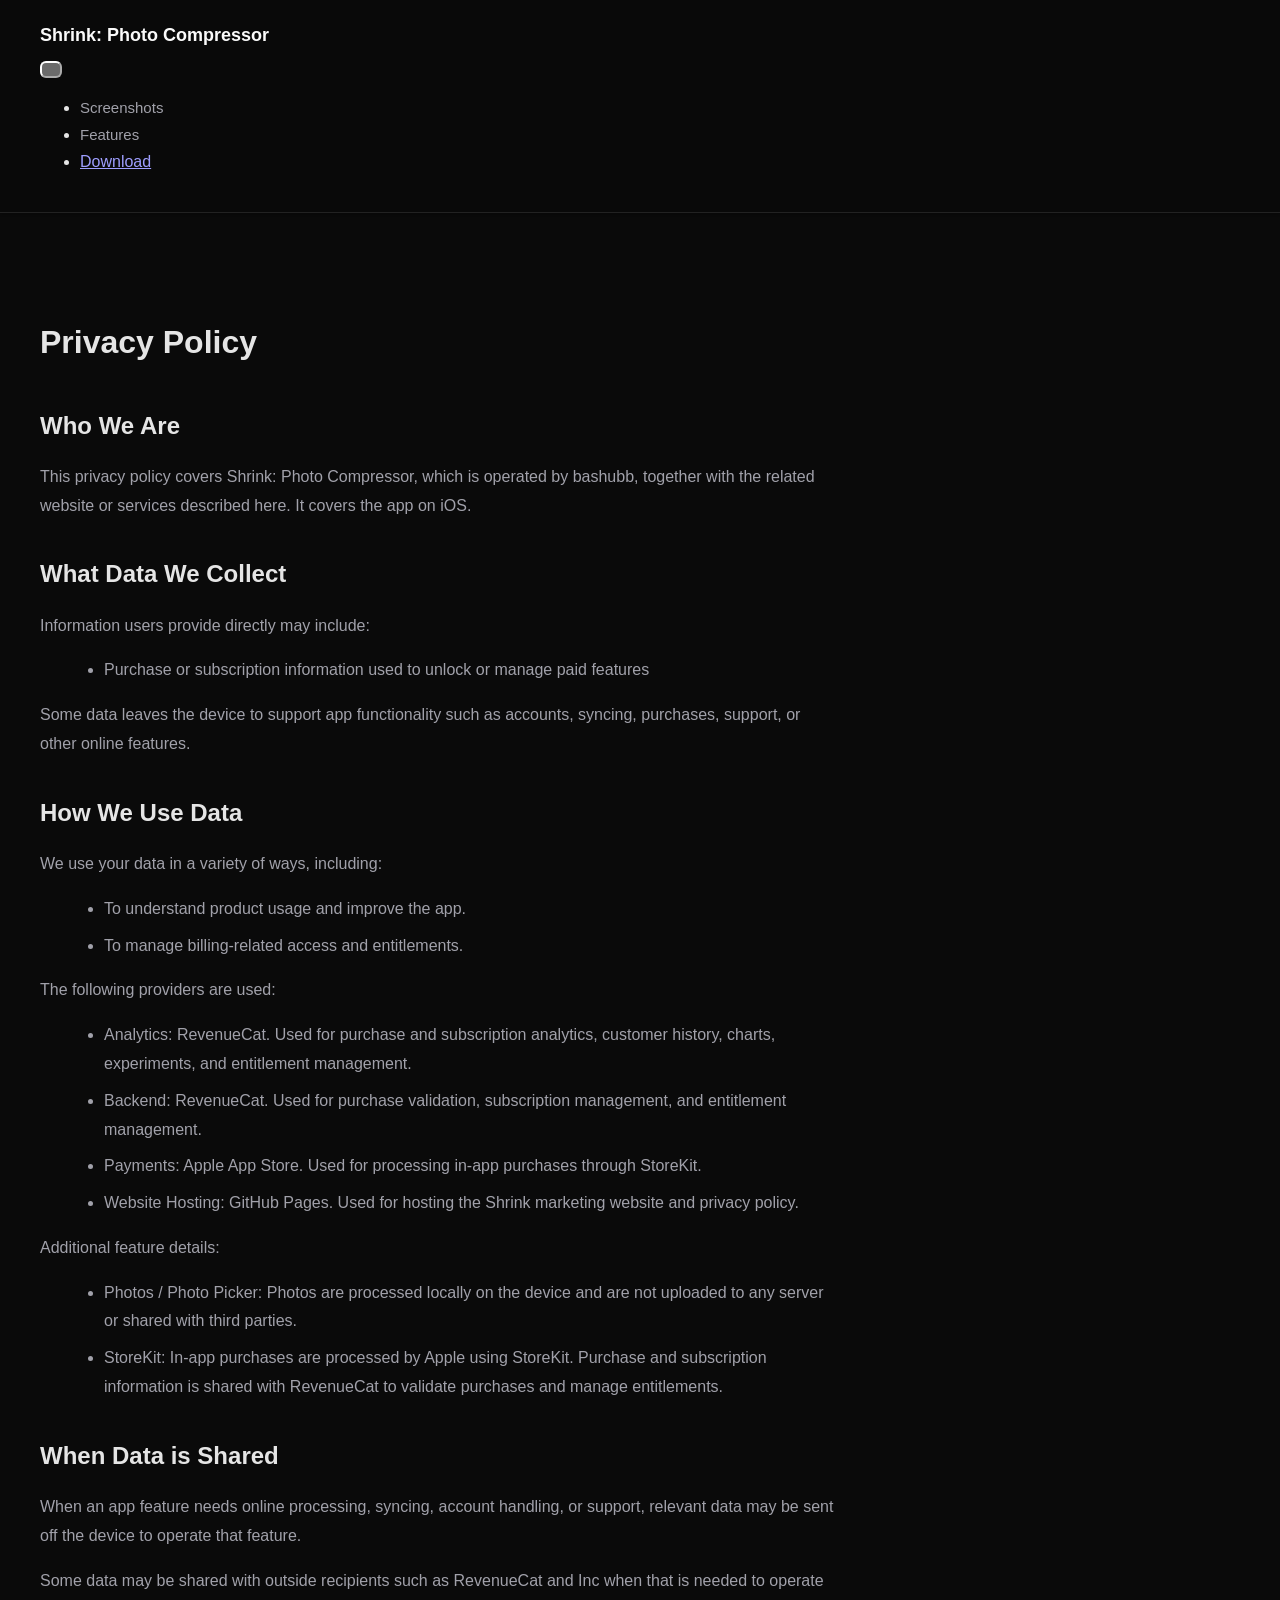
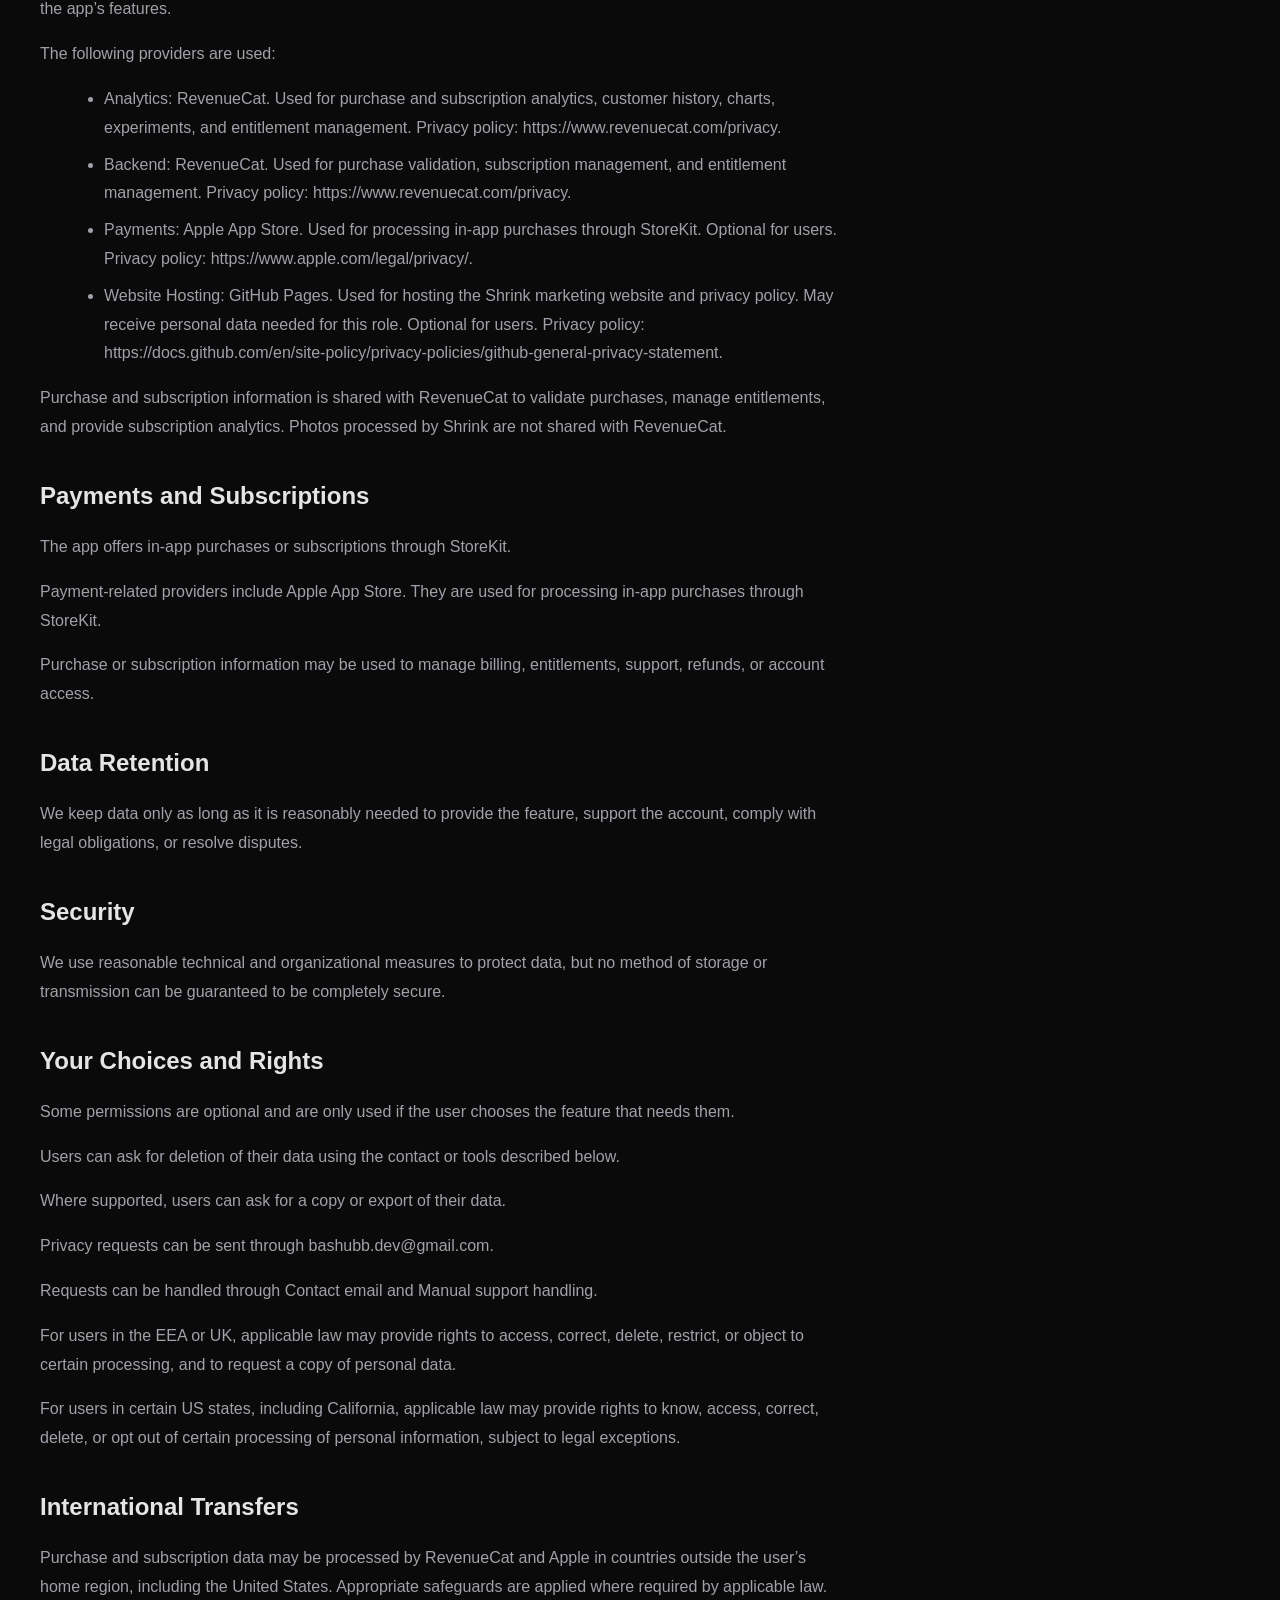
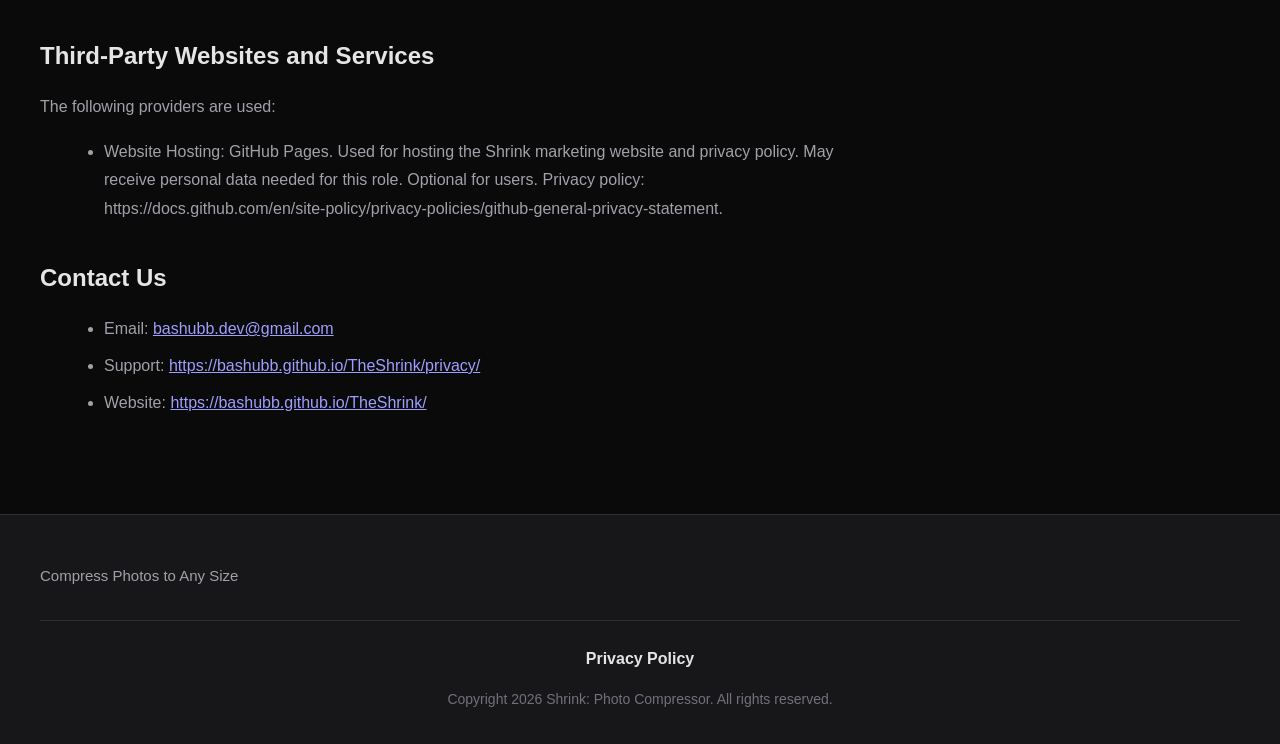
==== privacy/index.html @ 23bcc550 "Deploy website – 26 Aug 2026 at 16:30" ====
<!doctype html>
<html lang="en" data-light-theme="light" data-dark-theme="dark">
  <head>
    <base href="../" />
    <meta property="og:site_name" content="Shrink: Photo Compressor" />
    <meta property="og:title" content="Privacy Policy" />
    <meta name="twitter:title" content="Privacy Policy" />
    <meta property="og:url" content="https://example.com/privacy" />
    <meta name="twitter:domain" content="example.com" />
    <meta name="twitter:card" content="summary_large_image" />
    <meta name="twitter:dnt" content="on" />
    <meta charset="utf-8" />
    <meta name="viewport" content="width=device-width, initial-scale=1" />
    <meta name="author" content="bashubb" />
    <meta name="generator" content="Ignite v0.6.0" />
    <title>Privacy Policy - Shrink: Photo Compressor</title>
    <link href="css/bootstrap.min.css" rel="stylesheet" />
    <link href="css/bootstrap-icons.min.css" rel="stylesheet" />
    <link href="css/ignite-core.min.css" rel="stylesheet" />
    <link href="https://example.com/privacy" rel="canonical" />
    <link href="images/favicon.png" rel="icon" />
    <link href="css/styles.css" rel="stylesheet" />
    <style>
:root {
    --primary-color: #5c7dff;
    --primary-rgb: 92, 125, 255;
    --font-family: -apple-system, BlinkMacSystemFont, 'Segoe UI', Roboto, 'Helvetica Neue', Arial, sans-serif;
    color-scheme: dark;
}
</style>
    <meta name="apple-itunes-app" content="app-id=6804833389" />
  </head>
  <body data-site-classes="site-shell dark-mode density-spacious" data-bs-theme="dark">
    <header>
      <nav class="site-header navbar navbar-expand-md">
        <div class="container flex-wrap flex-lg-nowrap">
          <div class="me-2 me-md-auto">
            <a href="./" class="brand-link d-inline-flex align-items-center navbar-brand"><span class="brand-name">Shrink: Photo Compressor</span></a>
          </div>
          <button type="button" class="navbar-toggler btn" data-bs-toggle="collapse" data-bs-target="#navbarCollapse" aria-controls="navbarCollapse" aria-expanded="false" aria-label="Toggle navigation"><span class="navbar-toggler-icon"></span></button>
          <div id="navbarCollapse" class="collapse navbar-collapse">
            <ul class="navbar-nav mb-2 mb-md-0 col justify-content-end">
              <li class="nav-item"><a href="#screenshots" class="nav-link text-nowrap">Screenshots</a></li>
              <li class="nav-item"><a href="#features" class="nav-link text-nowrap">Features</a></li>
              <li class="nav-item"><a href="https://apps.apple.com/app/id6804833389" class="text-nowrap btn btn-sm btn-primary">Download</a></li>
            </ul>
          </div>
        </div>
      </nav>
    </header>
    <main class="site-main">
      <div class="ig-main-content">
        <div class="privacy-page">
          <div class="container">
            <div class="privacy-content">
              <div>
                <h1>Privacy Policy</h1>
                <h2>Who We Are</h2>
                <p>This privacy policy covers Shrink: Photo Compressor, which is operated by bashubb, together with the related website or services described here. It covers the app on iOS.</p>
                <h2>What Data We Collect</h2>
                <p>Information users provide directly may include:</p>
                <ul>
                  <li>Purchase or subscription information used to unlock or manage paid features</li>
                </ul>
                <p>Some data leaves the device to support app functionality such as accounts, syncing, purchases, support, or other online features.</p>
                <h2>How We Use Data</h2>
                <p>We use your data in a variety of ways, including:</p>
                <ul>
                  <li>To understand product usage and improve the app.</li>
                  <li>To manage billing-related access and entitlements.</li>
                </ul>
                <p>The following providers are used:</p>
                <ul>
                  <li>Analytics: RevenueCat. Used for purchase and subscription analytics, customer history, charts, experiments, and entitlement management.</li>
                  <li>Backend: RevenueCat. Used for purchase validation, subscription management, and entitlement management.</li>
                  <li>Payments: Apple App Store. Used for processing in-app purchases through StoreKit.</li>
                  <li>Website Hosting: GitHub Pages. Used for hosting the Shrink marketing website and privacy policy.</li>
                </ul>
                <p>Additional feature details:</p>
                <ul>
                  <li>Photos / Photo Picker: Photos are processed locally on the device and are not uploaded to any server or shared with third parties.</li>
                  <li>StoreKit: In-app purchases are processed by Apple using StoreKit. Purchase and subscription information is shared with RevenueCat to validate purchases and manage entitlements.</li>
                </ul>
                <h2>When Data is Shared</h2>
                <p>When an app feature needs online processing, syncing, account handling, or support, relevant data may be sent off the device to operate that feature.</p>
                <p>Some data may be shared with outside recipients such as RevenueCat and Inc when that is needed to operate the app’s features.</p>
                <p>The following providers are used:</p>
                <ul>
                  <li>Analytics: RevenueCat. Used for purchase and subscription analytics, customer history, charts, experiments, and entitlement management. Privacy policy: https://www.revenuecat.com/privacy.</li>
                  <li>Backend: RevenueCat. Used for purchase validation, subscription management, and entitlement management. Privacy policy: https://www.revenuecat.com/privacy.</li>
                  <li>Payments: Apple App Store. Used for processing in-app purchases through StoreKit. Optional for users. Privacy policy: https://www.apple.com/legal/privacy/.</li>
                  <li>Website Hosting: GitHub Pages. Used for hosting the Shrink marketing website and privacy policy. May receive personal data needed for this role. Optional for users. Privacy policy: https://docs.github.com/en/site-policy/privacy-policies/github-general-privacy-statement.</li>
                </ul>
                <p>Purchase and subscription information is shared with RevenueCat to validate purchases, manage entitlements, and provide subscription analytics. Photos processed by Shrink are not shared with RevenueCat.</p>
                <h2>Payments and Subscriptions</h2>
                <p>The app offers in-app purchases or subscriptions through StoreKit.</p>
                <p>Payment-related providers include Apple App Store. They are used for processing in-app purchases through StoreKit.</p>
                <p>Purchase or subscription information may be used to manage billing, entitlements, support, refunds, or account access.</p>
                <h2>Data Retention</h2>
                <p>We keep data only as long as it is reasonably needed to provide the feature, support the account, comply with legal obligations, or resolve disputes.</p>
                <h2>Security</h2>
                <p>We use reasonable technical and organizational measures to protect data, but no method of storage or transmission can be guaranteed to be completely secure.</p>
                <h2>Your Choices and Rights</h2>
                <p>Some permissions are optional and are only used if the user chooses the feature that needs them.</p>
                <p>Users can ask for deletion of their data using the contact or tools described below.</p>
                <p>Where supported, users can ask for a copy or export of their data.</p>
                <p>Privacy requests can be sent through bashubb.dev@gmail.com.</p>
                <p>Requests can be handled through Contact email and Manual support handling.</p>
                <p>For users in the EEA or UK, applicable law may provide rights to access, correct, delete, restrict, or object to certain processing, and to request a copy of personal data.</p>
                <p>For users in certain US states, including California, applicable law may provide rights to know, access, correct, delete, or opt out of certain processing of personal information, subject to legal exceptions.</p>
                <h2>International Transfers</h2>
                <p>Purchase and subscription data may be processed by RevenueCat and Apple in countries outside the user’s home region, including the United States. Appropriate safeguards are applied where required by applicable law.</p>
                <h2>Third-Party Websites and Services</h2>
                <p>The following providers are used:</p>
                <ul>
                  <li>Website Hosting: GitHub Pages. Used for hosting the Shrink marketing website and privacy policy. May receive personal data needed for this role. Optional for users. Privacy policy: https://docs.github.com/en/site-policy/privacy-policies/github-general-privacy-statement.</li>
                </ul>
                <h2>Contact Us</h2>
                <ul>
                  <li>Email: <a href="mailto:bashubb.dev@gmail.com">bashubb.dev@gmail.com</a></li>
                  <li>Support: <a href="https://bashubb.github.io/TheShrink/privacy/">https://bashubb.github.io/TheShrink/privacy/</a></li>
                  <li>Website: <a href="https://bashubb.github.io/TheShrink/">https://bashubb.github.io/TheShrink/</a></li>
                </ul>
              </div>
            </div>
          </div>
        </div>
      </div>
    </main>
    <div class="site-footer">
      <div class="container">
        <div class="footer-content">
          <div class="footer-brand">
            <p class="footer-tagline">Compress Photos to Any Size</p>
          </div>
        </div>
        <div class="footer-copyright">
          <div class="footer-links">
            <a href="privacy/" class="footer-privacy-link">Privacy Policy</a>
          </div>
          <p>Copyright 2026 Shrink: Photo Compressor. All rights reserved.</p>
        </div>
      </div>
    </div>
    <script src="js/bootstrap.bundle.min.js"></script>
    <script src="js/ignite-core.js"></script>
  </body>
</html>
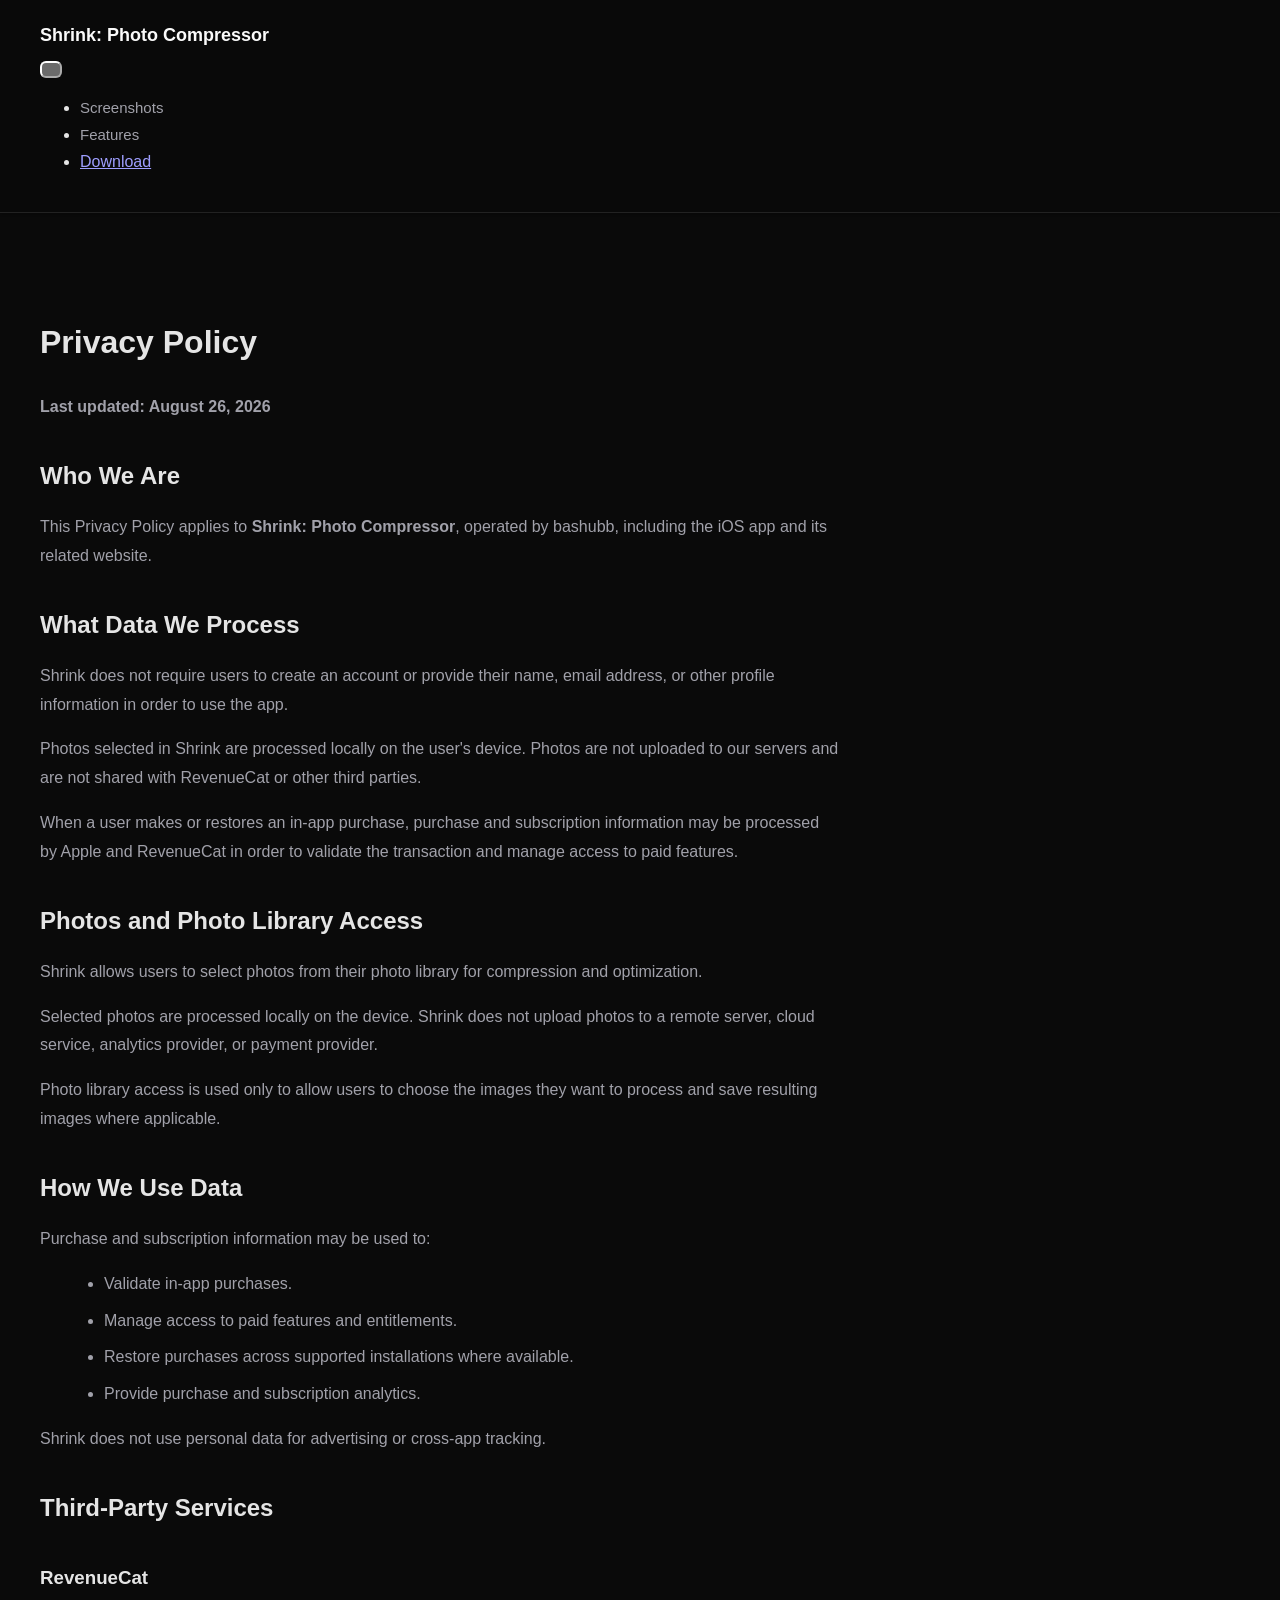
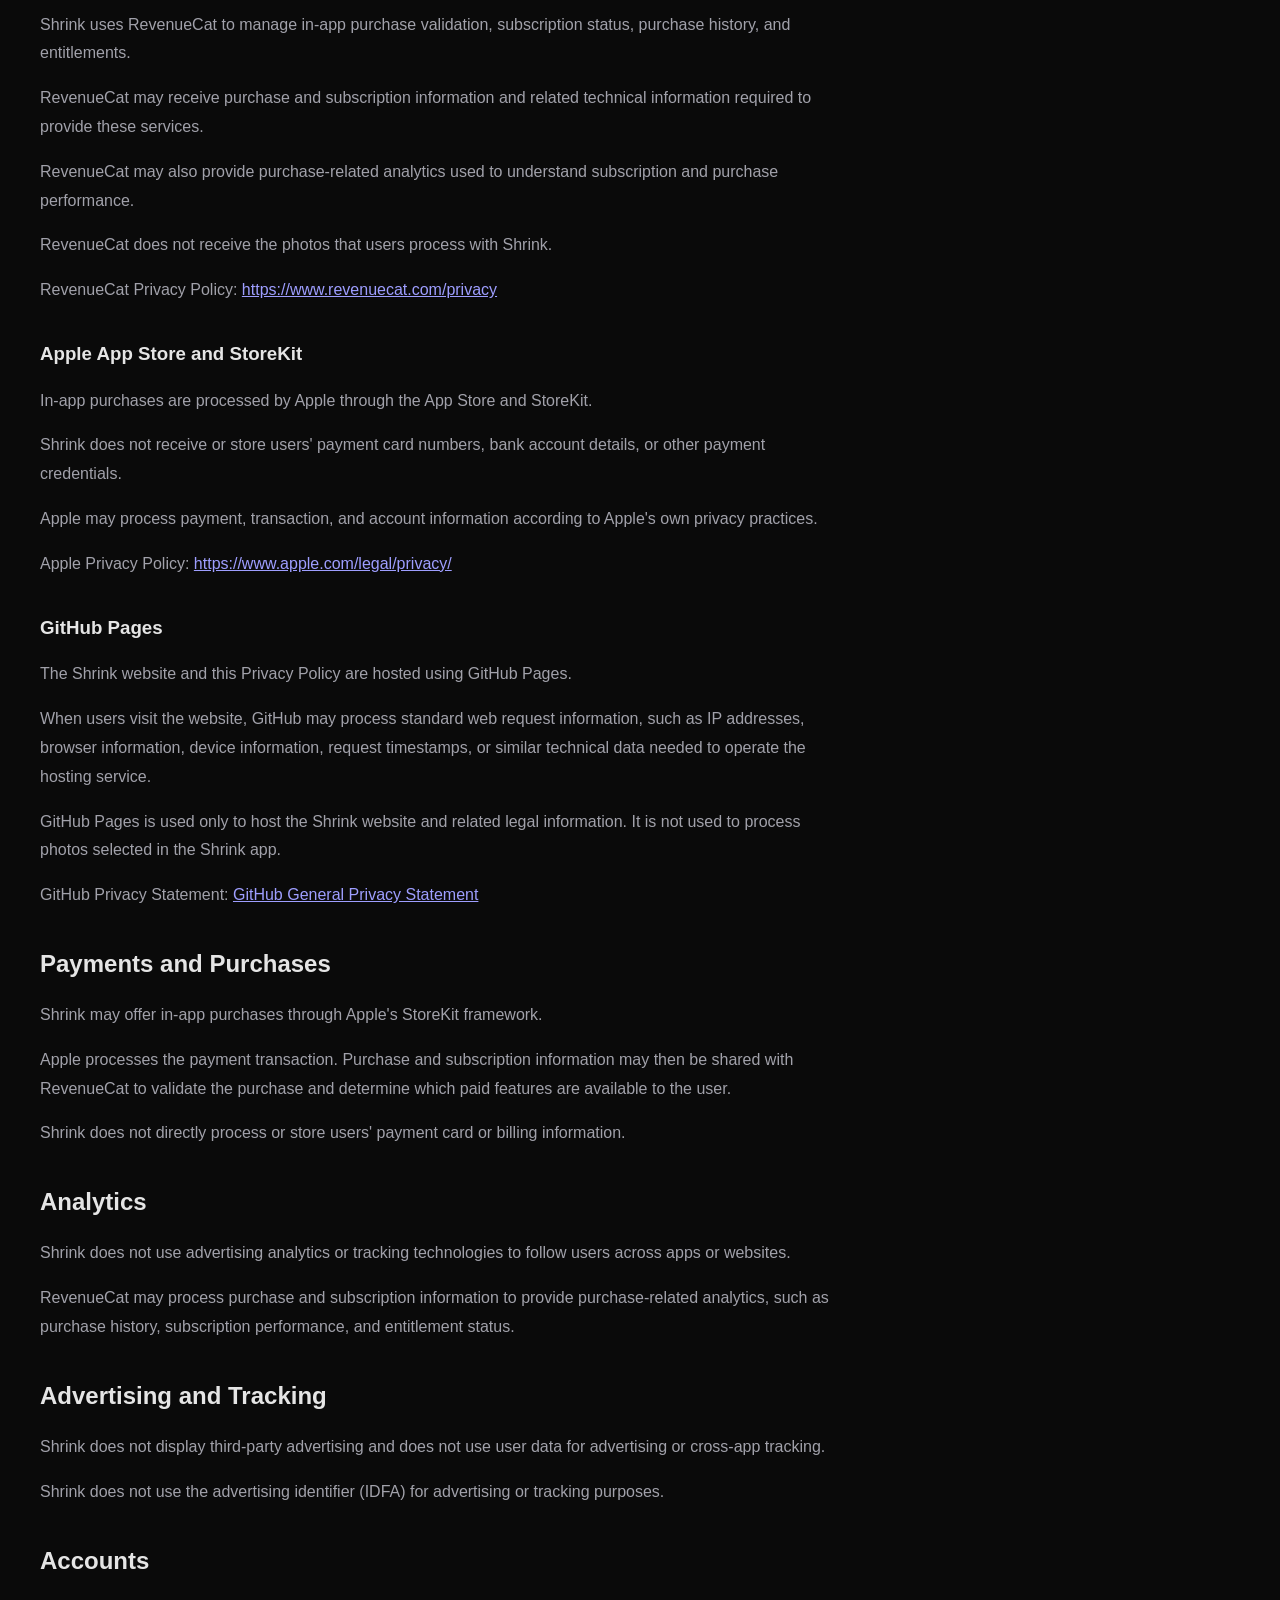
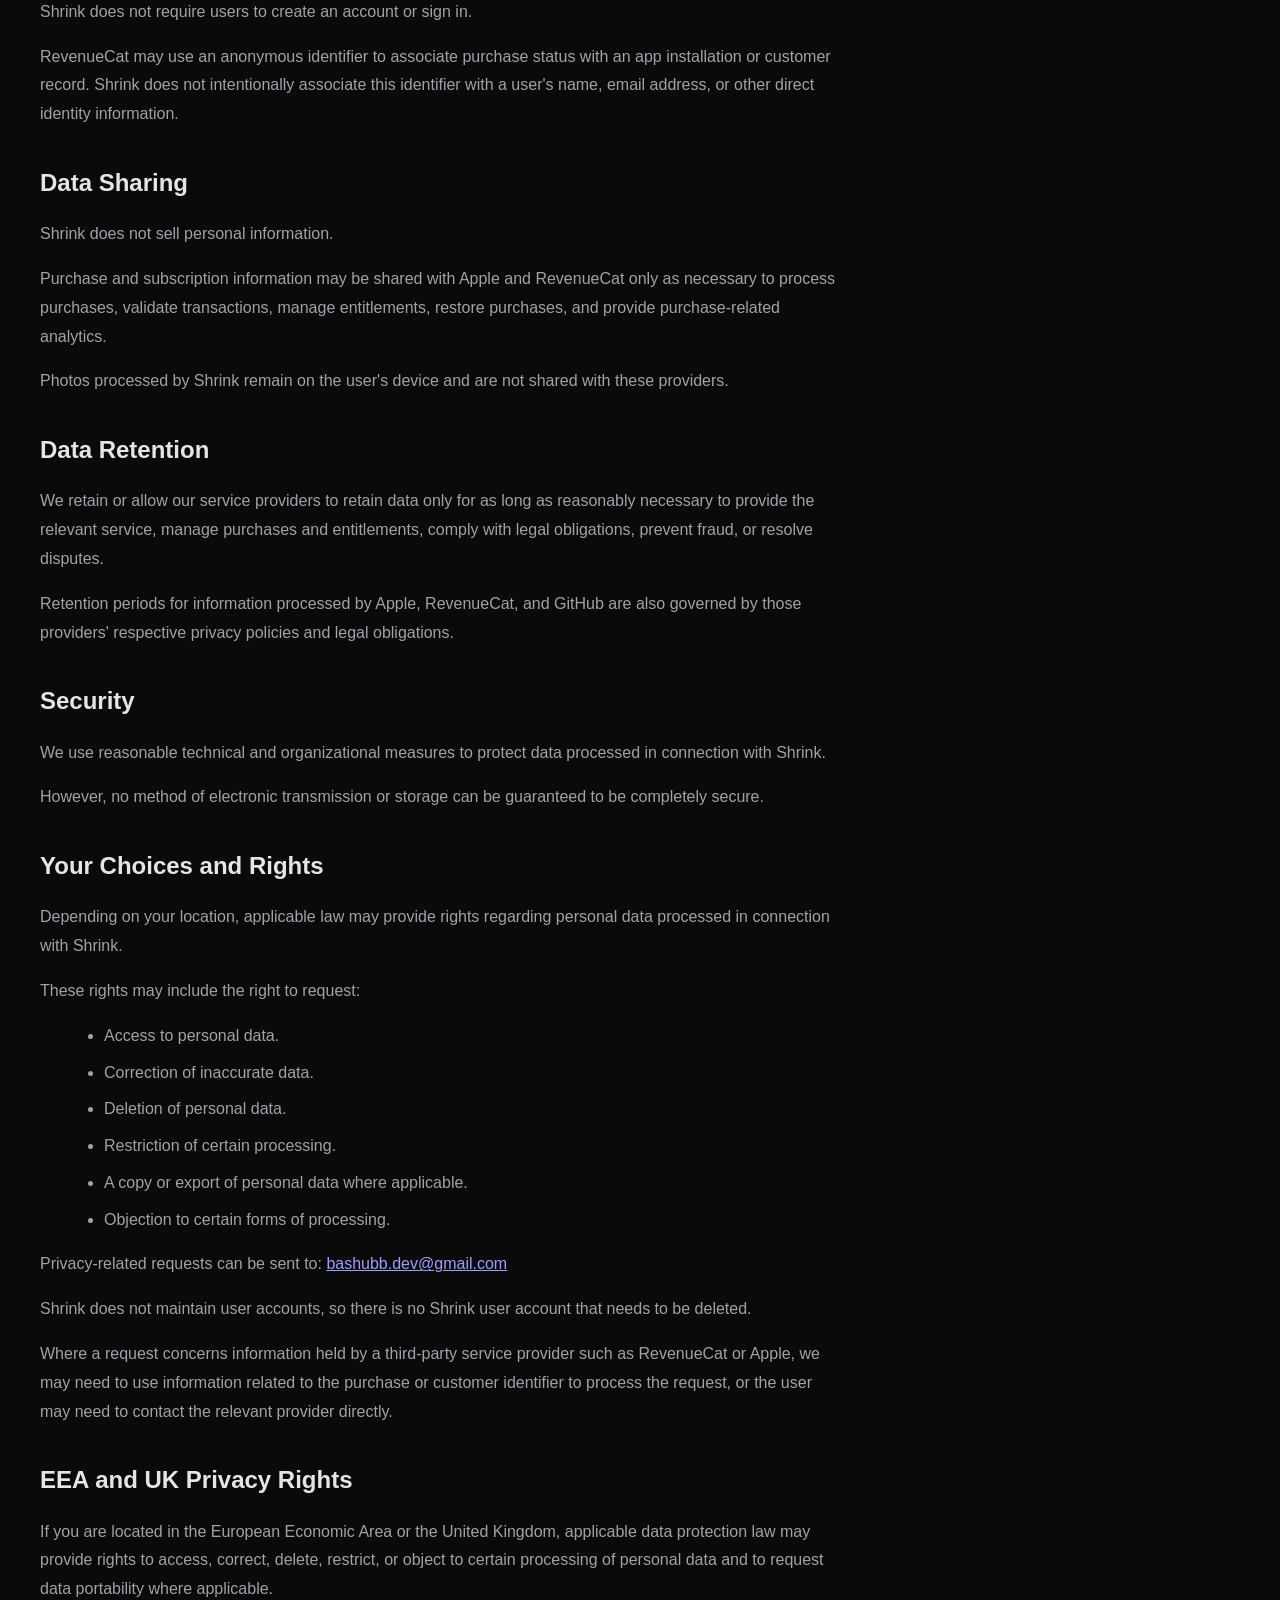
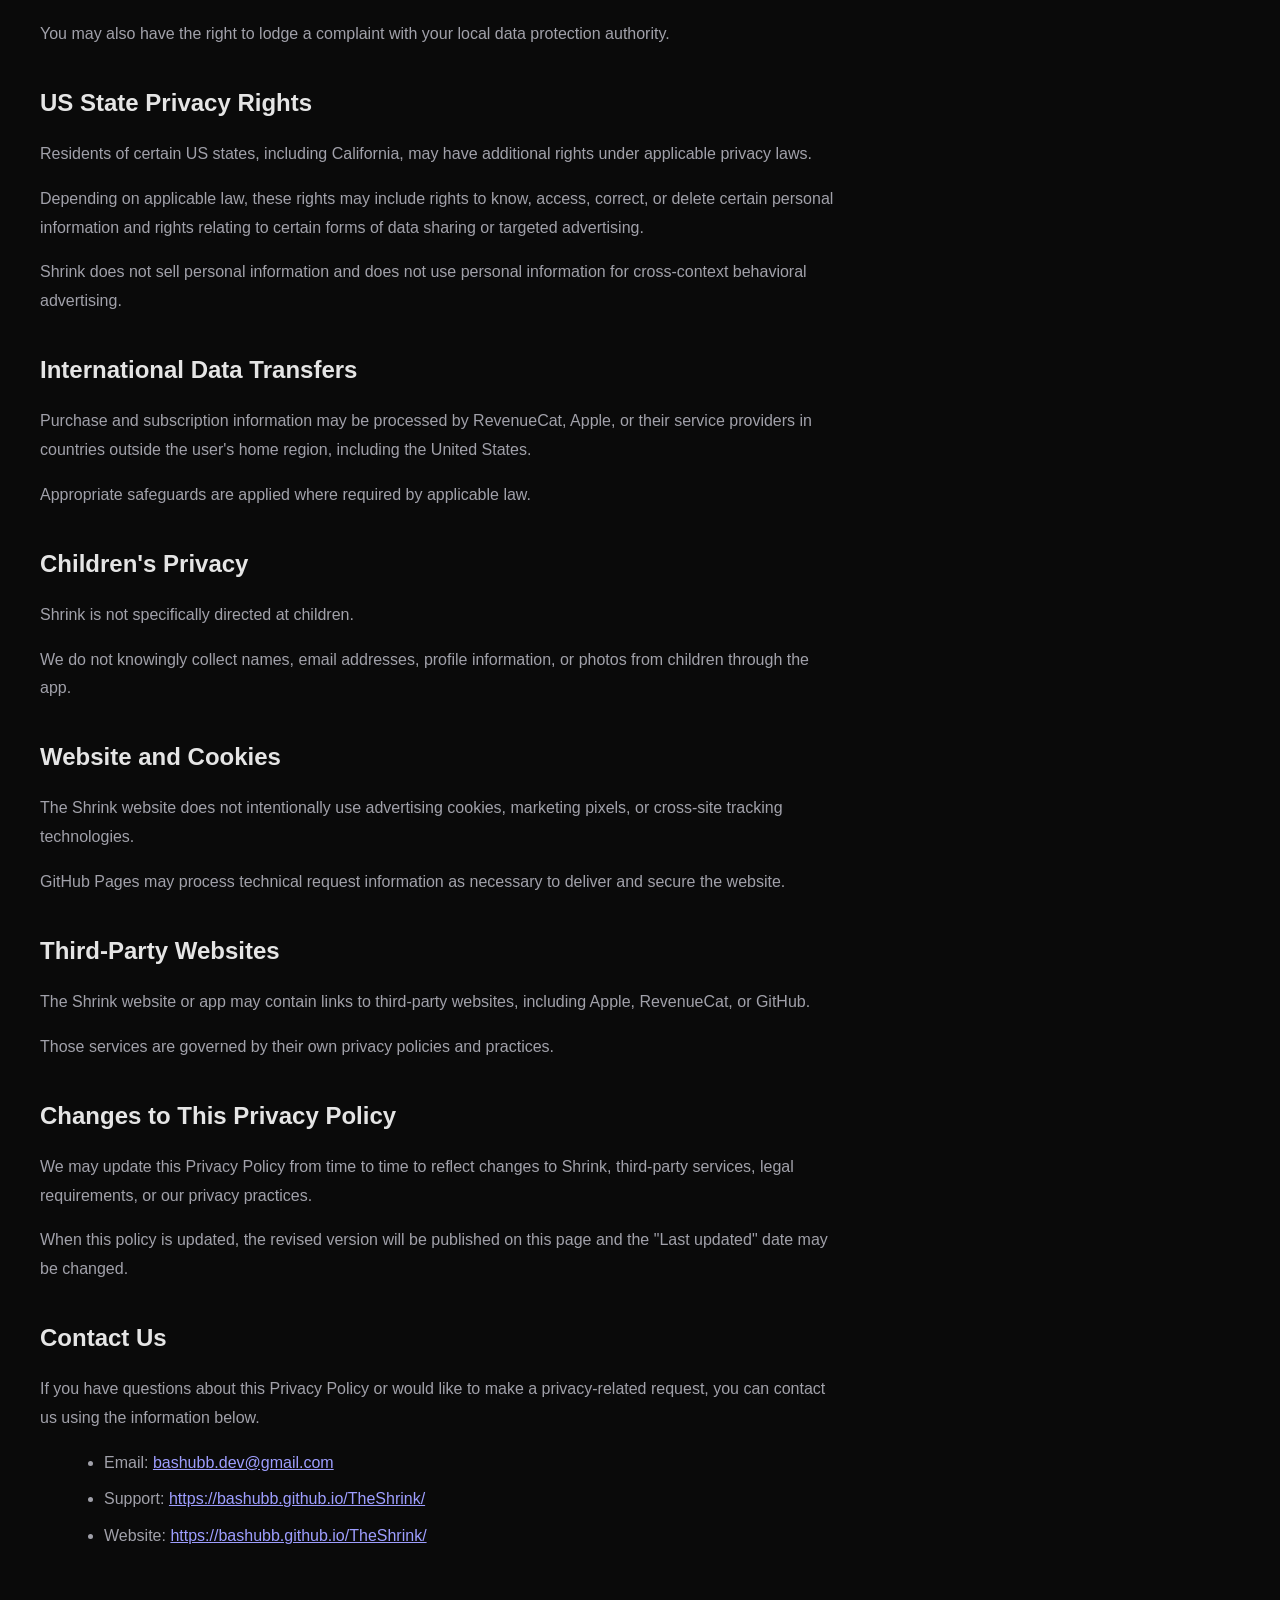
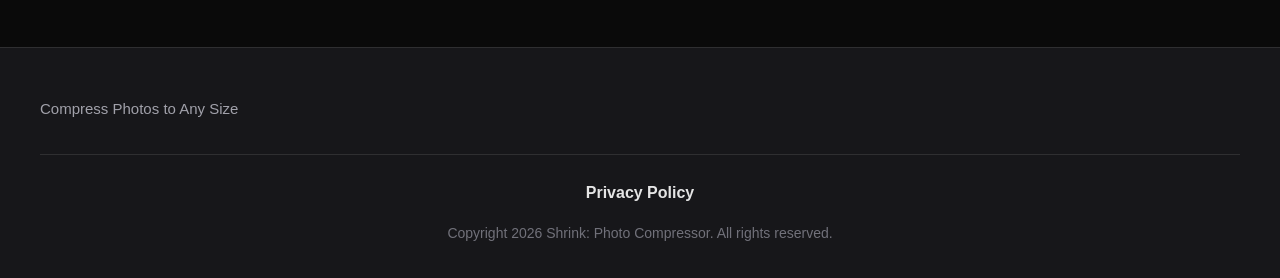
==== commit c1f3a9f2: "Update index.html" ====
--- a/privacy/index.html
+++ b/privacy/index.html
@@ -2,52 +2,154 @@
 <html lang="en" data-light-theme="light" data-dark-theme="dark">
   <head>
     <base href="../" />
-    <meta property="og:site_name" content="Shrink: Photo Compressor" />
-    <meta property="og:title" content="Privacy Policy" />
-    <meta name="twitter:title" content="Privacy Policy" />
-    <meta property="og:url" content="https://example.com/privacy" />
-    <meta name="twitter:domain" content="example.com" />
-    <meta name="twitter:card" content="summary_large_image" />
-    <meta name="twitter:dnt" content="on" />
+
     <meta charset="utf-8" />
-    <meta name="viewport" content="width=device-width, initial-scale=1" />
+    <meta
+      name="viewport"
+      content="width=device-width, initial-scale=1"
+    />
     <meta name="author" content="bashubb" />
     <meta name="generator" content="Ignite v0.6.0" />
+
     <title>Privacy Policy - Shrink: Photo Compressor</title>
+
+    <meta
+      name="description"
+      content="Privacy Policy for Shrink: Photo Compressor."
+    />
+
+    <meta
+      property="og:site_name"
+      content="Shrink: Photo Compressor"
+    />
+    <meta
+      property="og:title"
+      content="Privacy Policy - Shrink: Photo Compressor"
+    />
+    <meta
+      property="og:description"
+      content="Privacy Policy for Shrink: Photo Compressor."
+    />
+    <meta
+      property="og:url"
+      content="https://bashubb.github.io/TheShrink/privacy/"
+    />
+
+    <meta
+      name="twitter:title"
+      content="Privacy Policy - Shrink: Photo Compressor"
+    />
+    <meta
+      name="twitter:description"
+      content="Privacy Policy for Shrink: Photo Compressor."
+    />
+    <meta
+      name="twitter:domain"
+      content="bashubb.github.io"
+    />
+    <meta
+      name="twitter:card"
+      content="summary_large_image"
+    />
+    <meta name="twitter:dnt" content="on" />
+
+    <link
+      href="https://bashubb.github.io/TheShrink/privacy/"
+      rel="canonical"
+    />
+
     <link href="css/bootstrap.min.css" rel="stylesheet" />
     <link href="css/bootstrap-icons.min.css" rel="stylesheet" />
     <link href="css/ignite-core.min.css" rel="stylesheet" />
-    <link href="https://example.com/privacy" rel="canonical" />
+    <link href="css/styles.css" rel="stylesheet" />
+
     <link href="images/favicon.png" rel="icon" />
-    <link href="css/styles.css" rel="stylesheet" />
+
     <style>
-:root {
-    --primary-color: #5c7dff;
-    --primary-rgb: 92, 125, 255;
-    --font-family: -apple-system, BlinkMacSystemFont, 'Segoe UI', Roboto, 'Helvetica Neue', Arial, sans-serif;
-    color-scheme: dark;
-}
-</style>
-    <meta name="apple-itunes-app" content="app-id=6804833389" />
+      :root {
+        --primary-color: #5c7dff;
+        --primary-rgb: 92, 125, 255;
+        --font-family: -apple-system, BlinkMacSystemFont, 'Segoe UI',
+          Roboto, 'Helvetica Neue', Arial, sans-serif;
+        color-scheme: dark;
+      }
+    </style>
+
+    <meta
+      name="apple-itunes-app"
+      content="app-id=6804833389"
+    />
   </head>
-  <body data-site-classes="site-shell dark-mode density-spacious" data-bs-theme="dark">
+
+  <body
+    data-site-classes="site-shell dark-mode density-spacious"
+    data-bs-theme="dark"
+  >
     <header>
       <nav class="site-header navbar navbar-expand-md">
         <div class="container flex-wrap flex-lg-nowrap">
           <div class="me-2 me-md-auto">
-            <a href="./" class="brand-link d-inline-flex align-items-center navbar-brand"><span class="brand-name">Shrink: Photo Compressor</span></a>
+            <a
+              href="./"
+              class="brand-link d-inline-flex align-items-center navbar-brand"
+            >
+              <span class="brand-name">
+                Shrink: Photo Compressor
+              </span>
+            </a>
           </div>
-          <button type="button" class="navbar-toggler btn" data-bs-toggle="collapse" data-bs-target="#navbarCollapse" aria-controls="navbarCollapse" aria-expanded="false" aria-label="Toggle navigation"><span class="navbar-toggler-icon"></span></button>
-          <div id="navbarCollapse" class="collapse navbar-collapse">
-            <ul class="navbar-nav mb-2 mb-md-0 col justify-content-end">
-              <li class="nav-item"><a href="#screenshots" class="nav-link text-nowrap">Screenshots</a></li>
-              <li class="nav-item"><a href="#features" class="nav-link text-nowrap">Features</a></li>
-              <li class="nav-item"><a href="https://apps.apple.com/app/id6804833389" class="text-nowrap btn btn-sm btn-primary">Download</a></li>
+
+          <button
+            type="button"
+            class="navbar-toggler btn"
+            data-bs-toggle="collapse"
+            data-bs-target="#navbarCollapse"
+            aria-controls="navbarCollapse"
+            aria-expanded="false"
+            aria-label="Toggle navigation"
+          >
+            <span class="navbar-toggler-icon"></span>
+          </button>
+
+          <div
+            id="navbarCollapse"
+            class="collapse navbar-collapse"
+          >
+            <ul
+              class="navbar-nav mb-2 mb-md-0 col justify-content-end"
+            >
+              <li class="nav-item">
+                <a
+                  href="#screenshots"
+                  class="nav-link text-nowrap"
+                >
+                  Screenshots
+                </a>
+              </li>
+
+              <li class="nav-item">
+                <a
+                  href="#features"
+                  class="nav-link text-nowrap"
+                >
+                  Features
+                </a>
+              </li>
+
+              <li class="nav-item">
+                <a
+                  href="https://apps.apple.com/app/id6804833389"
+                  class="text-nowrap btn btn-sm btn-primary"
+                >
+                  Download
+                </a>
+              </li>
             </ul>
           </div>
         </div>
       </nav>
     </header>
+
     <main class="site-main">
       <div class="ig-main-content">
         <div class="privacy-page">
@@ -55,71 +157,516 @@
             <div class="privacy-content">
               <div>
                 <h1>Privacy Policy</h1>
+
+                <p>
+                  <strong>Last updated: August 26, 2026</strong>
+                </p>
+
                 <h2>Who We Are</h2>
-                <p>This privacy policy covers Shrink: Photo Compressor, which is operated by bashubb, together with the related website or services described here. It covers the app on iOS.</p>
-                <h2>What Data We Collect</h2>
-                <p>Information users provide directly may include:</p>
+
+                <p>
+                  This Privacy Policy applies to
+                  <strong>Shrink: Photo Compressor</strong>,
+                  operated by bashubb, including the iOS app
+                  and its related website.
+                </p>
+
+                <h2>What Data We Process</h2>
+
+                <p>
+                  Shrink does not require users to create an
+                  account or provide their name, email address,
+                  or other profile information in order to use
+                  the app.
+                </p>
+
+                <p>
+                  Photos selected in Shrink are processed
+                  locally on the user's device. Photos are not
+                  uploaded to our servers and are not shared
+                  with RevenueCat or other third parties.
+                </p>
+
+                <p>
+                  When a user makes or restores an in-app
+                  purchase, purchase and subscription
+                  information may be processed by Apple and
+                  RevenueCat in order to validate the
+                  transaction and manage access to paid
+                  features.
+                </p>
+
+                <h2>Photos and Photo Library Access</h2>
+
+                <p>
+                  Shrink allows users to select photos from
+                  their photo library for compression and
+                  optimization.
+                </p>
+
+                <p>
+                  Selected photos are processed locally on the
+                  device. Shrink does not upload photos to a
+                  remote server, cloud service, analytics
+                  provider, or payment provider.
+                </p>
+
+                <p>
+                  Photo library access is used only to allow
+                  users to choose the images they want to
+                  process and save resulting images where
+                  applicable.
+                </p>
+
+                <h2>How We Use Data</h2>
+
+                <p>
+                  Purchase and subscription information may be
+                  used to:
+                </p>
+
                 <ul>
-                  <li>Purchase or subscription information used to unlock or manage paid features</li>
+                  <li>Validate in-app purchases.</li>
+
+                  <li>
+                    Manage access to paid features and
+                    entitlements.
+                  </li>
+
+                  <li>
+                    Restore purchases across supported
+                    installations where available.
+                  </li>
+
+                  <li>
+                    Provide purchase and subscription
+                    analytics.
+                  </li>
                 </ul>
-                <p>Some data leaves the device to support app functionality such as accounts, syncing, purchases, support, or other online features.</p>
-                <h2>How We Use Data</h2>
-                <p>We use your data in a variety of ways, including:</p>
+
+                <p>
+                  Shrink does not use personal data for
+                  advertising or cross-app tracking.
+                </p>
+
+                <h2>Third-Party Services</h2>
+
+                <h3>RevenueCat</h3>
+
+                <p>
+                  Shrink uses RevenueCat to manage in-app
+                  purchase validation, subscription status,
+                  purchase history, and entitlements.
+                </p>
+
+                <p>
+                  RevenueCat may receive purchase and
+                  subscription information and related
+                  technical information required to provide
+                  these services.
+                </p>
+
+                <p>
+                  RevenueCat may also provide
+                  purchase-related analytics used to
+                  understand subscription and purchase
+                  performance.
+                </p>
+
+                <p>
+                  RevenueCat does not receive the photos that
+                  users process with Shrink.
+                </p>
+
+                <p>
+                  RevenueCat Privacy Policy:
+                  <a
+                    href="https://www.revenuecat.com/privacy"
+                    target="_blank"
+                    rel="noopener noreferrer"
+                  >
+                    https://www.revenuecat.com/privacy
+                  </a>
+                </p>
+
+                <h3>Apple App Store and StoreKit</h3>
+
+                <p>
+                  In-app purchases are processed by Apple
+                  through the App Store and StoreKit.
+                </p>
+
+                <p>
+                  Shrink does not receive or store users'
+                  payment card numbers, bank account details,
+                  or other payment credentials.
+                </p>
+
+                <p>
+                  Apple may process payment, transaction, and
+                  account information according to Apple's own
+                  privacy practices.
+                </p>
+
+                <p>
+                  Apple Privacy Policy:
+                  <a
+                    href="https://www.apple.com/legal/privacy/"
+                    target="_blank"
+                    rel="noopener noreferrer"
+                  >
+                    https://www.apple.com/legal/privacy/
+                  </a>
+                </p>
+
+                <h3>GitHub Pages</h3>
+
+                <p>
+                  The Shrink website and this Privacy Policy
+                  are hosted using GitHub Pages.
+                </p>
+
+                <p>
+                  When users visit the website, GitHub may
+                  process standard web request information,
+                  such as IP addresses, browser information,
+                  device information, request timestamps, or
+                  similar technical data needed to operate
+                  the hosting service.
+                </p>
+
+                <p>
+                  GitHub Pages is used only to host the Shrink
+                  website and related legal information. It is
+                  not used to process photos selected in the
+                  Shrink app.
+                </p>
+
+                <p>
+                  GitHub Privacy Statement:
+                  <a
+                    href="https://docs.github.com/en/site-policy/privacy-policies/github-general-privacy-statement"
+                    target="_blank"
+                    rel="noopener noreferrer"
+                  >
+                    GitHub General Privacy Statement
+                  </a>
+                </p>
+
+                <h2>Payments and Purchases</h2>
+
+                <p>
+                  Shrink may offer in-app purchases through
+                  Apple's StoreKit framework.
+                </p>
+
+                <p>
+                  Apple processes the payment transaction.
+                  Purchase and subscription information may
+                  then be shared with RevenueCat to validate
+                  the purchase and determine which paid
+                  features are available to the user.
+                </p>
+
+                <p>
+                  Shrink does not directly process or store
+                  users' payment card or billing information.
+                </p>
+
+                <h2>Analytics</h2>
+
+                <p>
+                  Shrink does not use advertising analytics or
+                  tracking technologies to follow users across
+                  apps or websites.
+                </p>
+
+                <p>
+                  RevenueCat may process purchase and
+                  subscription information to provide
+                  purchase-related analytics, such as
+                  purchase history, subscription performance,
+                  and entitlement status.
+                </p>
+
+                <h2>Advertising and Tracking</h2>
+
+                <p>
+                  Shrink does not display third-party
+                  advertising and does not use user data for
+                  advertising or cross-app tracking.
+                </p>
+
+                <p>
+                  Shrink does not use the advertising
+                  identifier (IDFA) for advertising or
+                  tracking purposes.
+                </p>
+
+                <h2>Accounts</h2>
+
+                <p>
+                  Shrink does not require users to create an
+                  account or sign in.
+                </p>
+
+                <p>
+                  RevenueCat may use an anonymous identifier
+                  to associate purchase status with an app
+                  installation or customer record. Shrink does
+                  not intentionally associate this identifier
+                  with a user's name, email address, or other
+                  direct identity information.
+                </p>
+
+                <h2>Data Sharing</h2>
+
+                <p>
+                  Shrink does not sell personal information.
+                </p>
+
+                <p>
+                  Purchase and subscription information may
+                  be shared with Apple and RevenueCat only as
+                  necessary to process purchases, validate
+                  transactions, manage entitlements, restore
+                  purchases, and provide purchase-related
+                  analytics.
+                </p>
+
+                <p>
+                  Photos processed by Shrink remain on the
+                  user's device and are not shared with these
+                  providers.
+                </p>
+
+                <h2>Data Retention</h2>
+
+                <p>
+                  We retain or allow our service providers to
+                  retain data only for as long as reasonably
+                  necessary to provide the relevant service,
+                  manage purchases and entitlements, comply
+                  with legal obligations, prevent fraud, or
+                  resolve disputes.
+                </p>
+
+                <p>
+                  Retention periods for information processed
+                  by Apple, RevenueCat, and GitHub are also
+                  governed by those providers' respective
+                  privacy policies and legal obligations.
+                </p>
+
+                <h2>Security</h2>
+
+                <p>
+                  We use reasonable technical and
+                  organizational measures to protect data
+                  processed in connection with Shrink.
+                </p>
+
+                <p>
+                  However, no method of electronic
+                  transmission or storage can be guaranteed to
+                  be completely secure.
+                </p>
+
+                <h2>Your Choices and Rights</h2>
+
+                <p>
+                  Depending on your location, applicable law
+                  may provide rights regarding personal data
+                  processed in connection with Shrink.
+                </p>
+
+                <p>
+                  These rights may include the right to
+                  request:
+                </p>
+
                 <ul>
-                  <li>To understand product usage and improve the app.</li>
-                  <li>To manage billing-related access and entitlements.</li>
+                  <li>Access to personal data.</li>
+                  <li>Correction of inaccurate data.</li>
+                  <li>Deletion of personal data.</li>
+                  <li>
+                    Restriction of certain processing.
+                  </li>
+                  <li>
+                    A copy or export of personal data where
+                    applicable.
+                  </li>
+                  <li>
+                    Objection to certain forms of processing.
+                  </li>
                 </ul>
-                <p>The following providers are used:</p>
+
+                <p>
+                  Privacy-related requests can be sent to:
+                  <a href="mailto:bashubb.dev@gmail.com">
+                    bashubb.dev@gmail.com
+                  </a>
+                </p>
+
+                <p>
+                  Shrink does not maintain user accounts, so
+                  there is no Shrink user account that needs
+                  to be deleted.
+                </p>
+
+                <p>
+                  Where a request concerns information held by
+                  a third-party service provider such as
+                  RevenueCat or Apple, we may need to use
+                  information related to the purchase or
+                  customer identifier to process the request,
+                  or the user may need to contact the relevant
+                  provider directly.
+                </p>
+
+                <h2>EEA and UK Privacy Rights</h2>
+
+                <p>
+                  If you are located in the European Economic
+                  Area or the United Kingdom, applicable data
+                  protection law may provide rights to access,
+                  correct, delete, restrict, or object to
+                  certain processing of personal data and to
+                  request data portability where applicable.
+                </p>
+
+                <p>
+                  You may also have the right to lodge a
+                  complaint with your local data protection
+                  authority.
+                </p>
+
+                <h2>US State Privacy Rights</h2>
+
+                <p>
+                  Residents of certain US states, including
+                  California, may have additional rights under
+                  applicable privacy laws.
+                </p>
+
+                <p>
+                  Depending on applicable law, these rights
+                  may include rights to know, access, correct,
+                  or delete certain personal information and
+                  rights relating to certain forms of data
+                  sharing or targeted advertising.
+                </p>
+
+                <p>
+                  Shrink does not sell personal information
+                  and does not use personal information for
+                  cross-context behavioral advertising.
+                </p>
+
+                <h2>International Data Transfers</h2>
+
+                <p>
+                  Purchase and subscription information may be
+                  processed by RevenueCat, Apple, or their
+                  service providers in countries outside the
+                  user's home region, including the United
+                  States.
+                </p>
+
+                <p>
+                  Appropriate safeguards are applied where
+                  required by applicable law.
+                </p>
+
+                <h2>Children's Privacy</h2>
+
+                <p>
+                  Shrink is not specifically directed at
+                  children.
+                </p>
+
+                <p>
+                  We do not knowingly collect names, email
+                  addresses, profile information, or photos
+                  from children through the app.
+                </p>
+
+                <h2>Website and Cookies</h2>
+
+                <p>
+                  The Shrink website does not intentionally
+                  use advertising cookies, marketing pixels,
+                  or cross-site tracking technologies.
+                </p>
+
+                <p>
+                  GitHub Pages may process technical request
+                  information as necessary to deliver and
+                  secure the website.
+                </p>
+
+                <h2>Third-Party Websites</h2>
+
+                <p>
+                  The Shrink website or app may contain links
+                  to third-party websites, including Apple,
+                  RevenueCat, or GitHub.
+                </p>
+
+                <p>
+                  Those services are governed by their own
+                  privacy policies and practices.
+                </p>
+
+                <h2>Changes to This Privacy Policy</h2>
+
+                <p>
+                  We may update this Privacy Policy from time
+                  to time to reflect changes to Shrink,
+                  third-party services, legal requirements, or
+                  our privacy practices.
+                </p>
+
+                <p>
+                  When this policy is updated, the revised
+                  version will be published on this page and
+                  the "Last updated" date may be changed.
+                </p>
+
+                <h2>Contact Us</h2>
+
+                <p>
+                  If you have questions about this Privacy
+                  Policy or would like to make a
+                  privacy-related request, you can contact us
+                  using the information below.
+                </p>
+
                 <ul>
-                  <li>Analytics: RevenueCat. Used for purchase and subscription analytics, customer history, charts, experiments, and entitlement management.</li>
-                  <li>Backend: RevenueCat. Used for purchase validation, subscription management, and entitlement management.</li>
-                  <li>Payments: Apple App Store. Used for processing in-app purchases through StoreKit.</li>
-                  <li>Website Hosting: GitHub Pages. Used for hosting the Shrink marketing website and privacy policy.</li>
-                </ul>
-                <p>Additional feature details:</p>
-                <ul>
-                  <li>Photos / Photo Picker: Photos are processed locally on the device and are not uploaded to any server or shared with third parties.</li>
-                  <li>StoreKit: In-app purchases are processed by Apple using StoreKit. Purchase and subscription information is shared with RevenueCat to validate purchases and manage entitlements.</li>
-                </ul>
-                <h2>When Data is Shared</h2>
-                <p>When an app feature needs online processing, syncing, account handling, or support, relevant data may be sent off the device to operate that feature.</p>
-                <p>Some data may be shared with outside recipients such as RevenueCat and Inc when that is needed to operate the app’s features.</p>
-                <p>The following providers are used:</p>
-                <ul>
-                  <li>Analytics: RevenueCat. Used for purchase and subscription analytics, customer history, charts, experiments, and entitlement management. Privacy policy: https://www.revenuecat.com/privacy.</li>
-                  <li>Backend: RevenueCat. Used for purchase validation, subscription management, and entitlement management. Privacy policy: https://www.revenuecat.com/privacy.</li>
-                  <li>Payments: Apple App Store. Used for processing in-app purchases through StoreKit. Optional for users. Privacy policy: https://www.apple.com/legal/privacy/.</li>
-                  <li>Website Hosting: GitHub Pages. Used for hosting the Shrink marketing website and privacy policy. May receive personal data needed for this role. Optional for users. Privacy policy: https://docs.github.com/en/site-policy/privacy-policies/github-general-privacy-statement.</li>
-                </ul>
-                <p>Purchase and subscription information is shared with RevenueCat to validate purchases, manage entitlements, and provide subscription analytics. Photos processed by Shrink are not shared with RevenueCat.</p>
-                <h2>Payments and Subscriptions</h2>
-                <p>The app offers in-app purchases or subscriptions through StoreKit.</p>
-                <p>Payment-related providers include Apple App Store. They are used for processing in-app purchases through StoreKit.</p>
-                <p>Purchase or subscription information may be used to manage billing, entitlements, support, refunds, or account access.</p>
-                <h2>Data Retention</h2>
-                <p>We keep data only as long as it is reasonably needed to provide the feature, support the account, comply with legal obligations, or resolve disputes.</p>
-                <h2>Security</h2>
-                <p>We use reasonable technical and organizational measures to protect data, but no method of storage or transmission can be guaranteed to be completely secure.</p>
-                <h2>Your Choices and Rights</h2>
-                <p>Some permissions are optional and are only used if the user chooses the feature that needs them.</p>
-                <p>Users can ask for deletion of their data using the contact or tools described below.</p>
-                <p>Where supported, users can ask for a copy or export of their data.</p>
-                <p>Privacy requests can be sent through bashubb.dev@gmail.com.</p>
-                <p>Requests can be handled through Contact email and Manual support handling.</p>
-                <p>For users in the EEA or UK, applicable law may provide rights to access, correct, delete, restrict, or object to certain processing, and to request a copy of personal data.</p>
-                <p>For users in certain US states, including California, applicable law may provide rights to know, access, correct, delete, or opt out of certain processing of personal information, subject to legal exceptions.</p>
-                <h2>International Transfers</h2>
-                <p>Purchase and subscription data may be processed by RevenueCat and Apple in countries outside the user’s home region, including the United States. Appropriate safeguards are applied where required by applicable law.</p>
-                <h2>Third-Party Websites and Services</h2>
-                <p>The following providers are used:</p>
-                <ul>
-                  <li>Website Hosting: GitHub Pages. Used for hosting the Shrink marketing website and privacy policy. May receive personal data needed for this role. Optional for users. Privacy policy: https://docs.github.com/en/site-policy/privacy-policies/github-general-privacy-statement.</li>
-                </ul>
-                <h2>Contact Us</h2>
-                <ul>
-                  <li>Email: <a href="mailto:bashubb.dev@gmail.com">bashubb.dev@gmail.com</a></li>
-                  <li>Support: <a href="https://bashubb.github.io/TheShrink/privacy/">https://bashubb.github.io/TheShrink/privacy/</a></li>
-                  <li>Website: <a href="https://bashubb.github.io/TheShrink/">https://bashubb.github.io/TheShrink/</a></li>
+                  <li>
+                    Email:
+                    <a href="mailto:bashubb.dev@gmail.com">
+                      bashubb.dev@gmail.com
+                    </a>
+                  </li>
+
+                  <li>
+                    Support:
+                    <a
+                      href="https://bashubb.github.io/TheShrink/"
+                    >
+                      https://bashubb.github.io/TheShrink/
+                    </a>
+                  </li>
+
+                  <li>
+                    Website:
+                    <a
+                      href="https://bashubb.github.io/TheShrink/"
+                    >
+                      https://bashubb.github.io/TheShrink/
+                    </a>
+                  </li>
                 </ul>
               </div>
             </div>
@@ -127,22 +674,36 @@
         </div>
       </div>
     </main>
+
     <div class="site-footer">
       <div class="container">
         <div class="footer-content">
           <div class="footer-brand">
-            <p class="footer-tagline">Compress Photos to Any Size</p>
+            <p class="footer-tagline">
+              Compress Photos to Any Size
+            </p>
           </div>
         </div>
+
         <div class="footer-copyright">
           <div class="footer-links">
-            <a href="privacy/" class="footer-privacy-link">Privacy Policy</a>
+            <a
+              href="privacy/"
+              class="footer-privacy-link"
+            >
+              Privacy Policy
+            </a>
           </div>
-          <p>Copyright 2026 Shrink: Photo Compressor. All rights reserved.</p>
+
+          <p>
+            Copyright 2026 Shrink: Photo Compressor.
+            All rights reserved.
+          </p>
         </div>
       </div>
     </div>
+
     <script src="js/bootstrap.bundle.min.js"></script>
     <script src="js/ignite-core.js"></script>
   </body>
-</html>+</html>
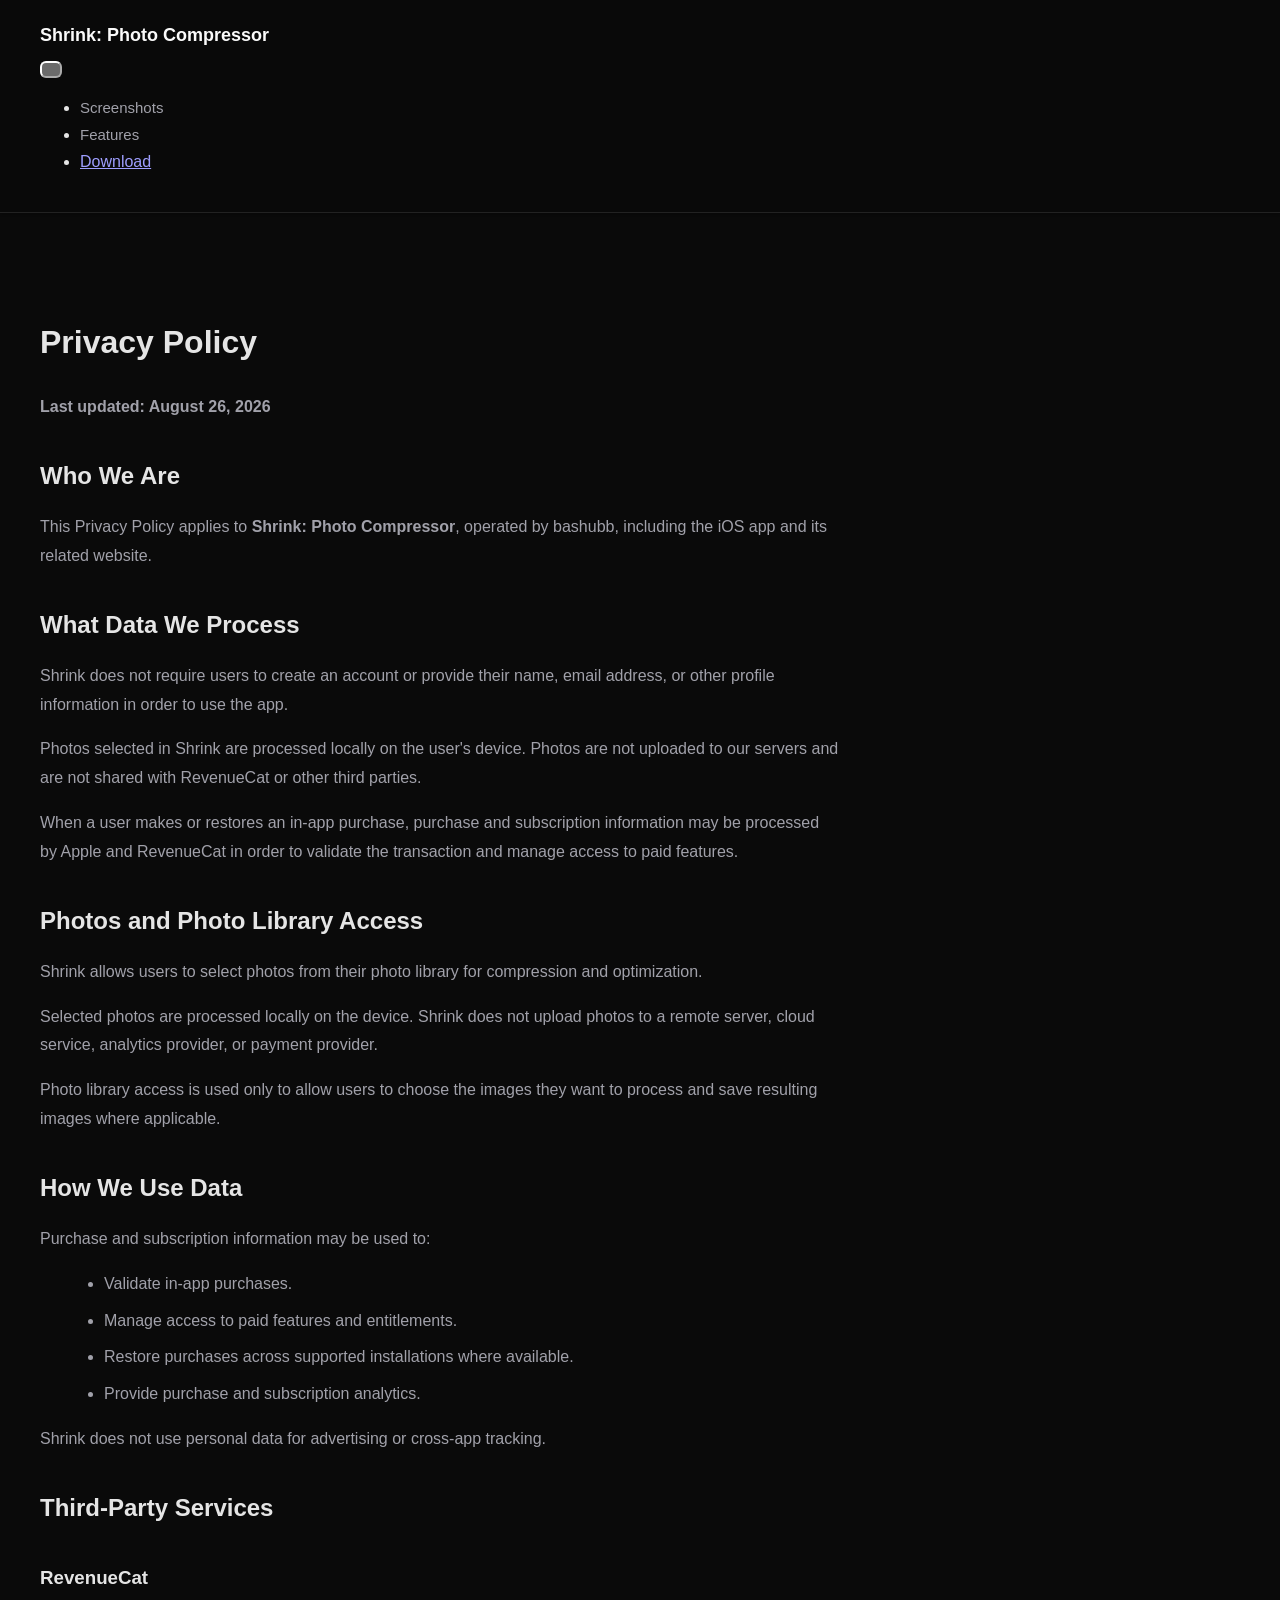
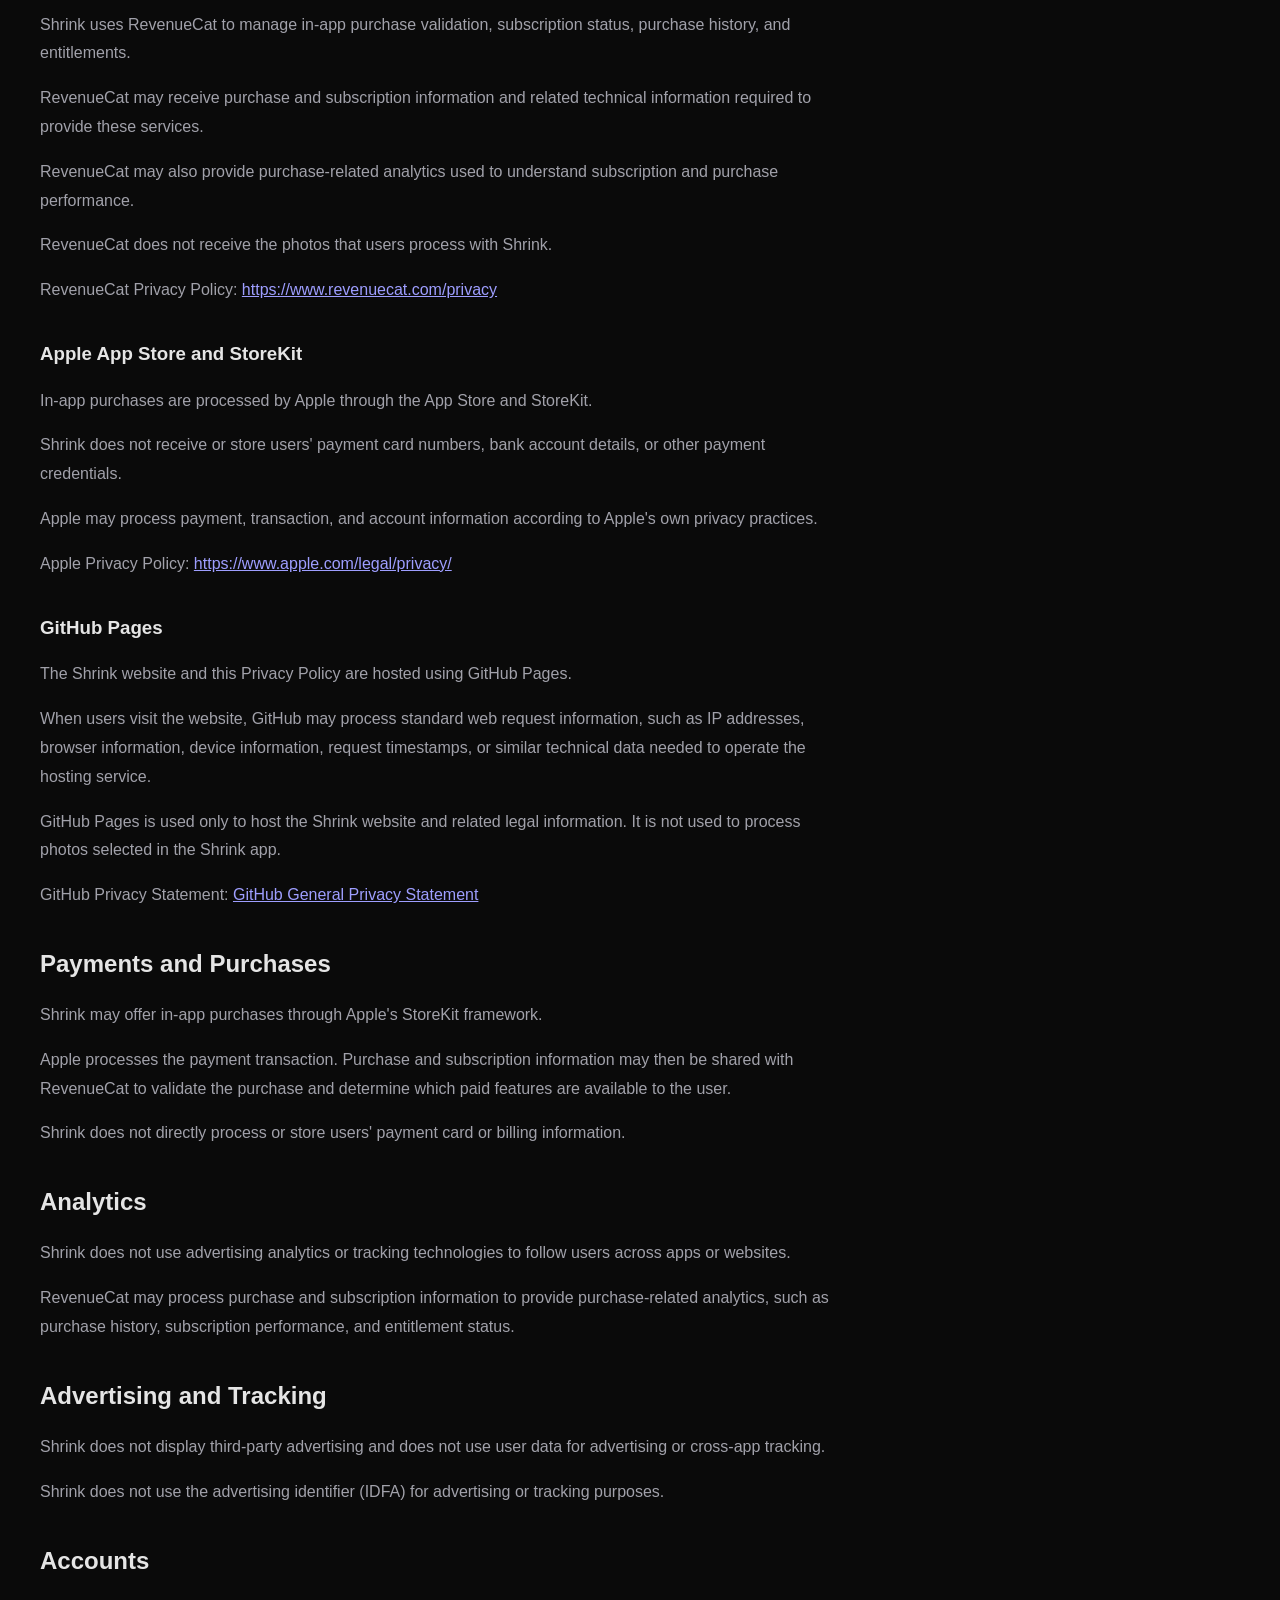
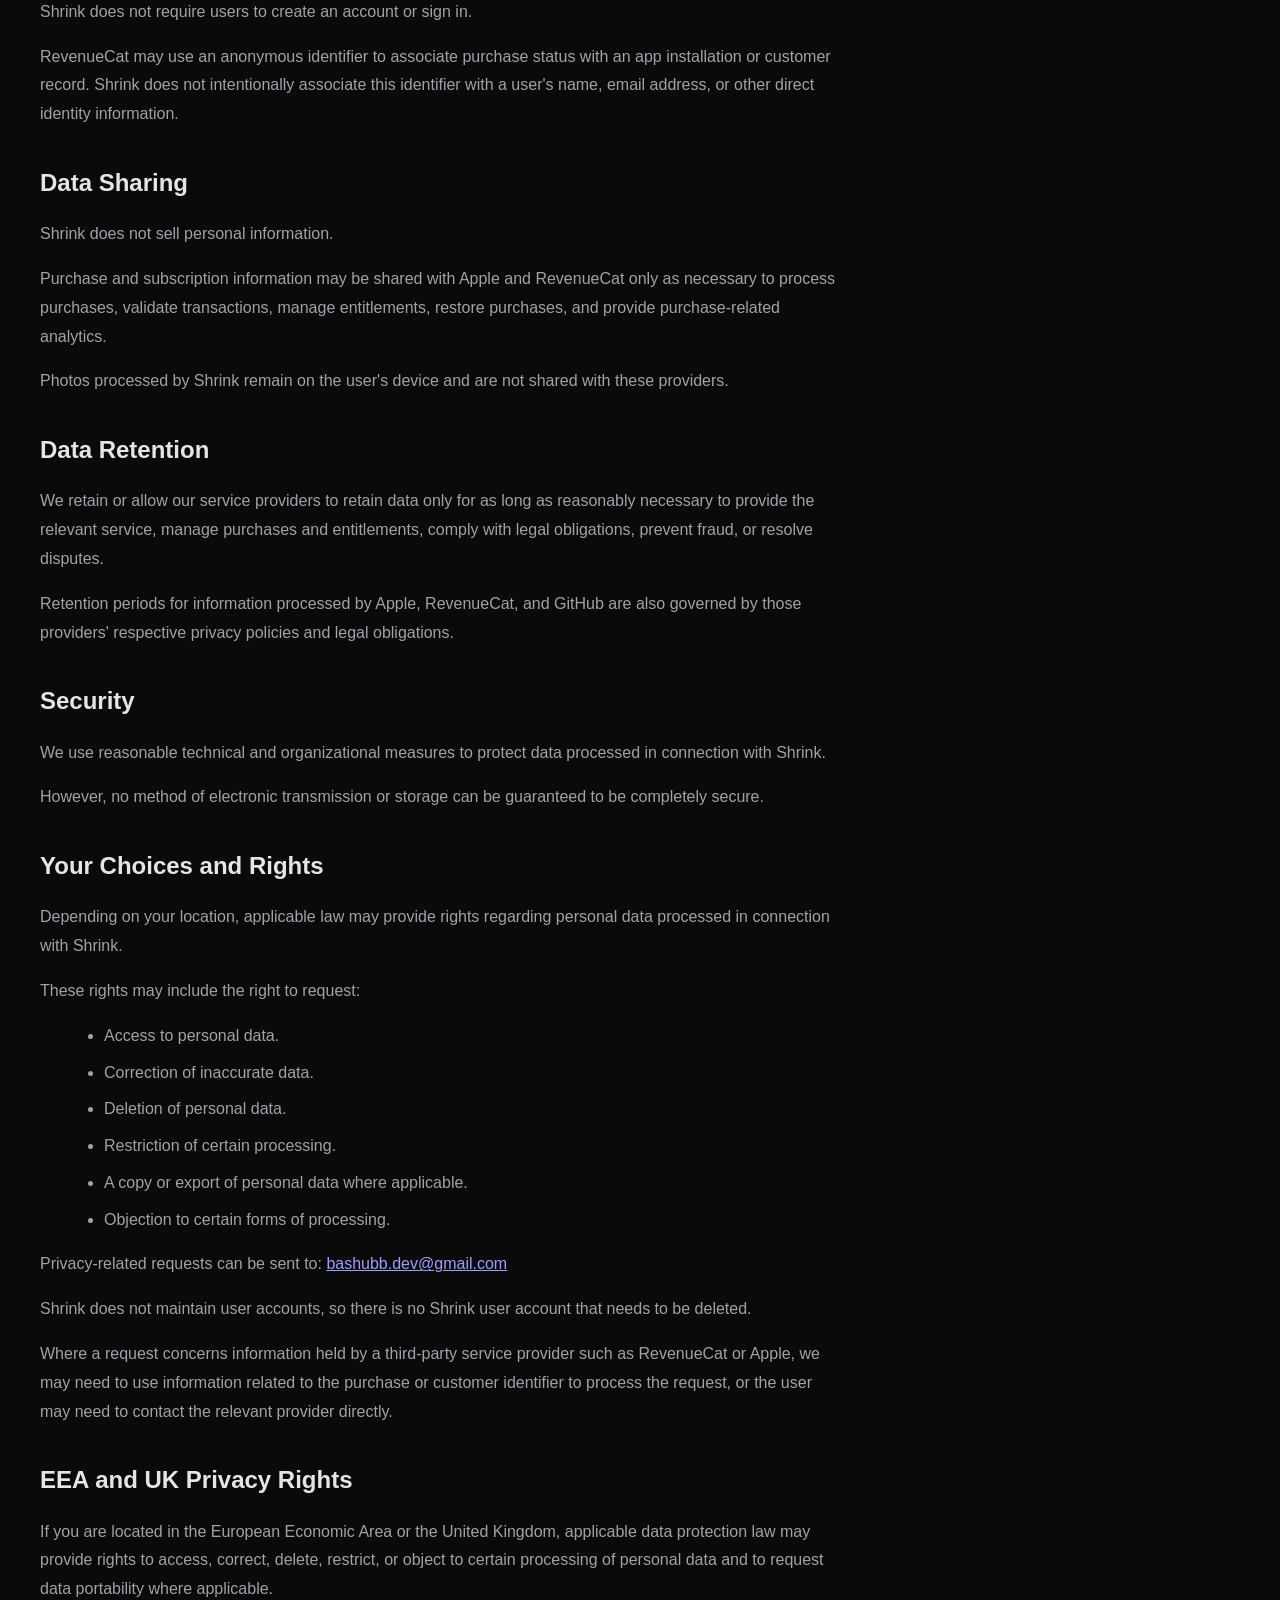
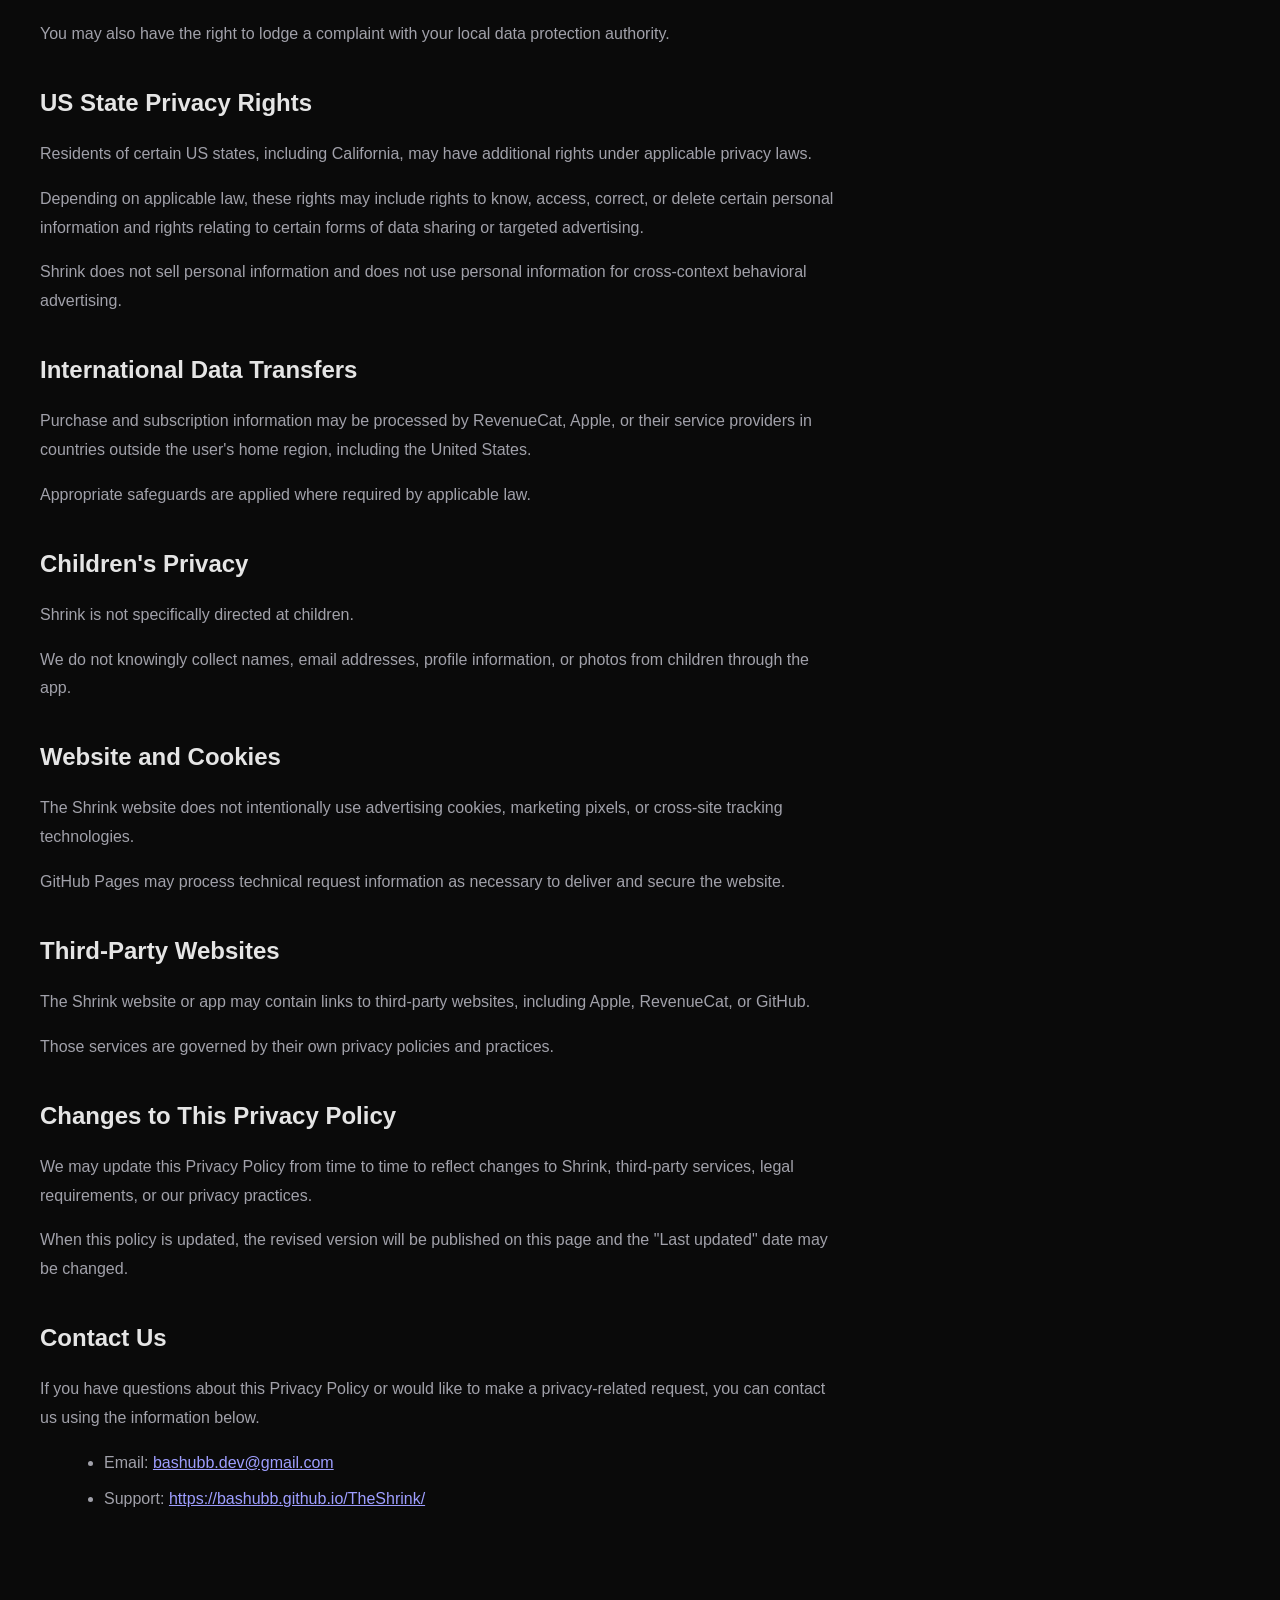
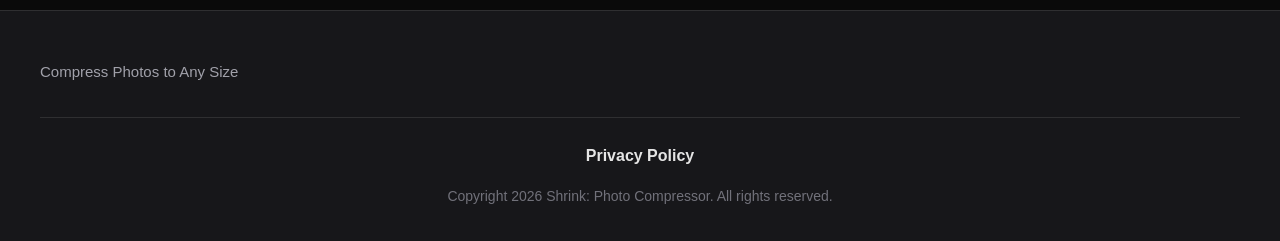
==== commit 5679080c: "Update index.html" ====
--- a/privacy/index.html
+++ b/privacy/index.html
@@ -658,15 +658,6 @@
                       https://bashubb.github.io/TheShrink/
                     </a>
                   </li>
-
-                  <li>
-                    Website:
-                    <a
-                      href="https://bashubb.github.io/TheShrink/"
-                    >
-                      https://bashubb.github.io/TheShrink/
-                    </a>
-                  </li>
                 </ul>
               </div>
             </div>
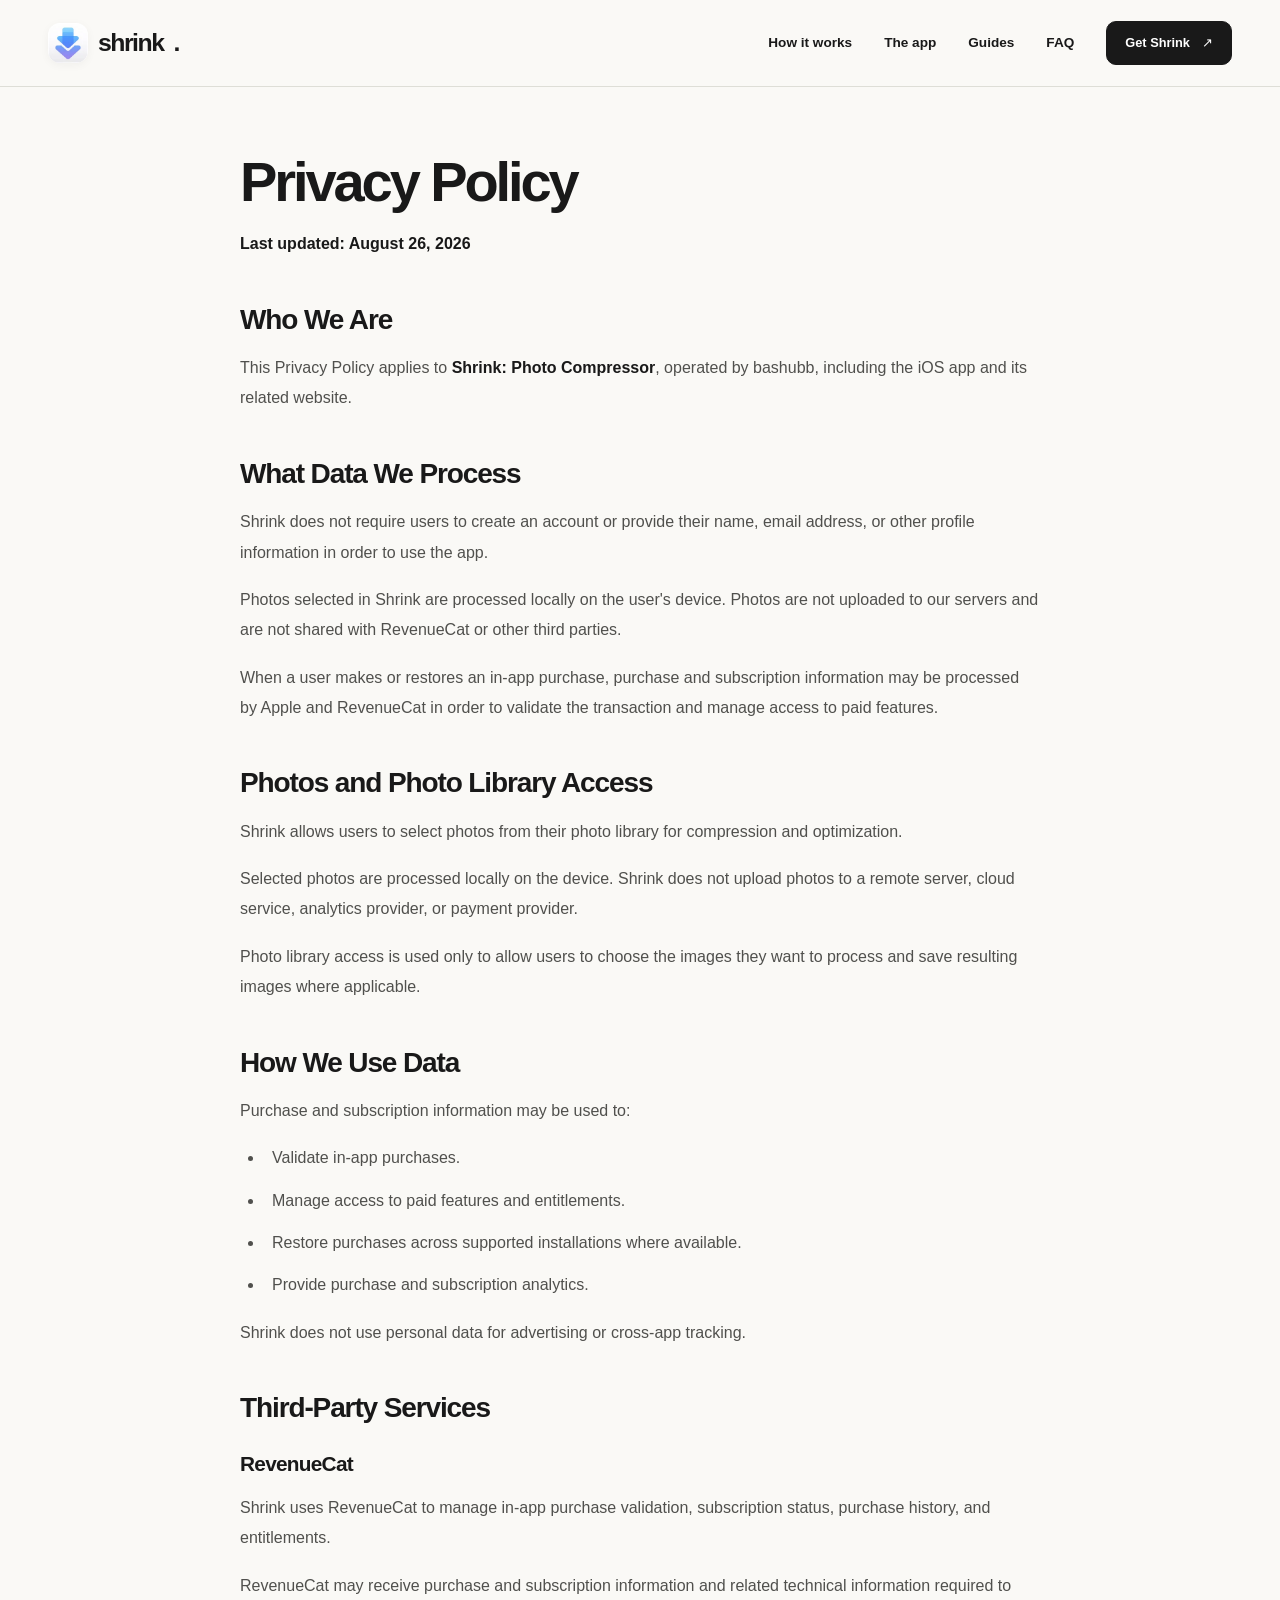
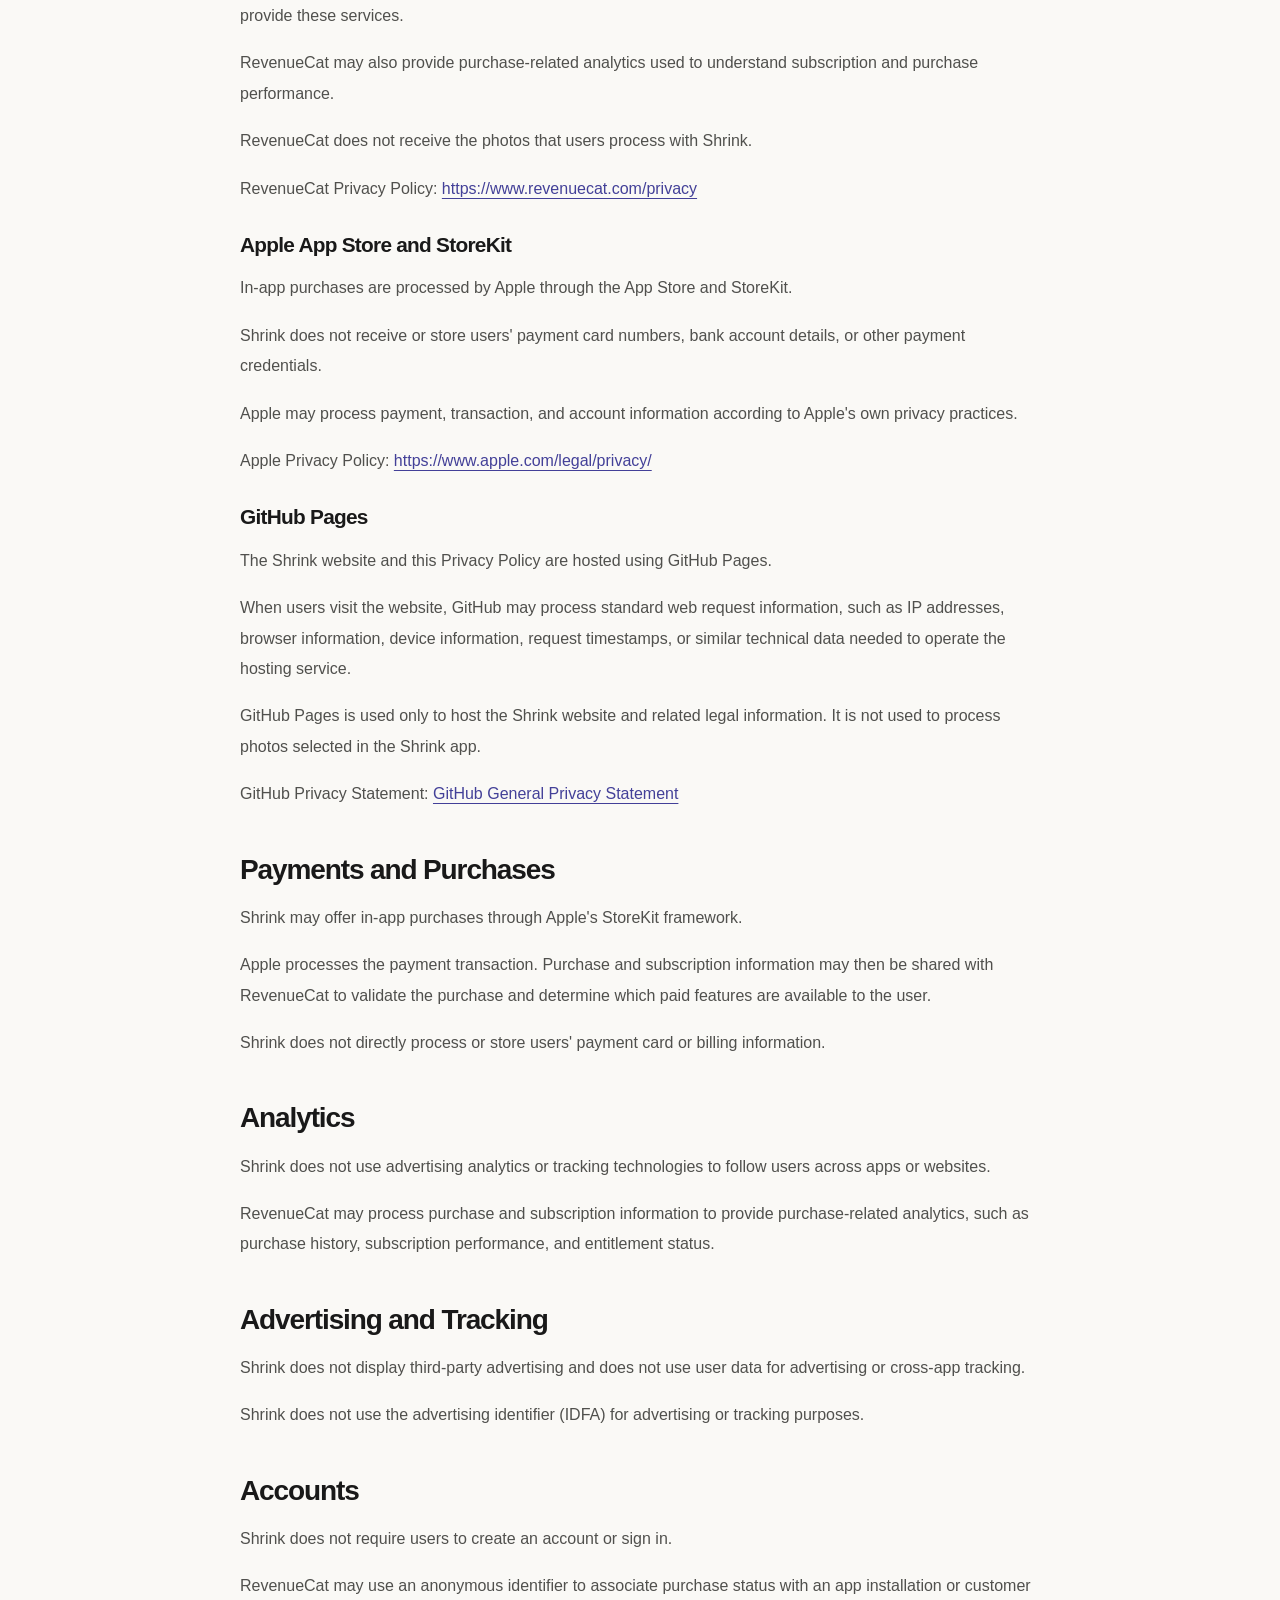
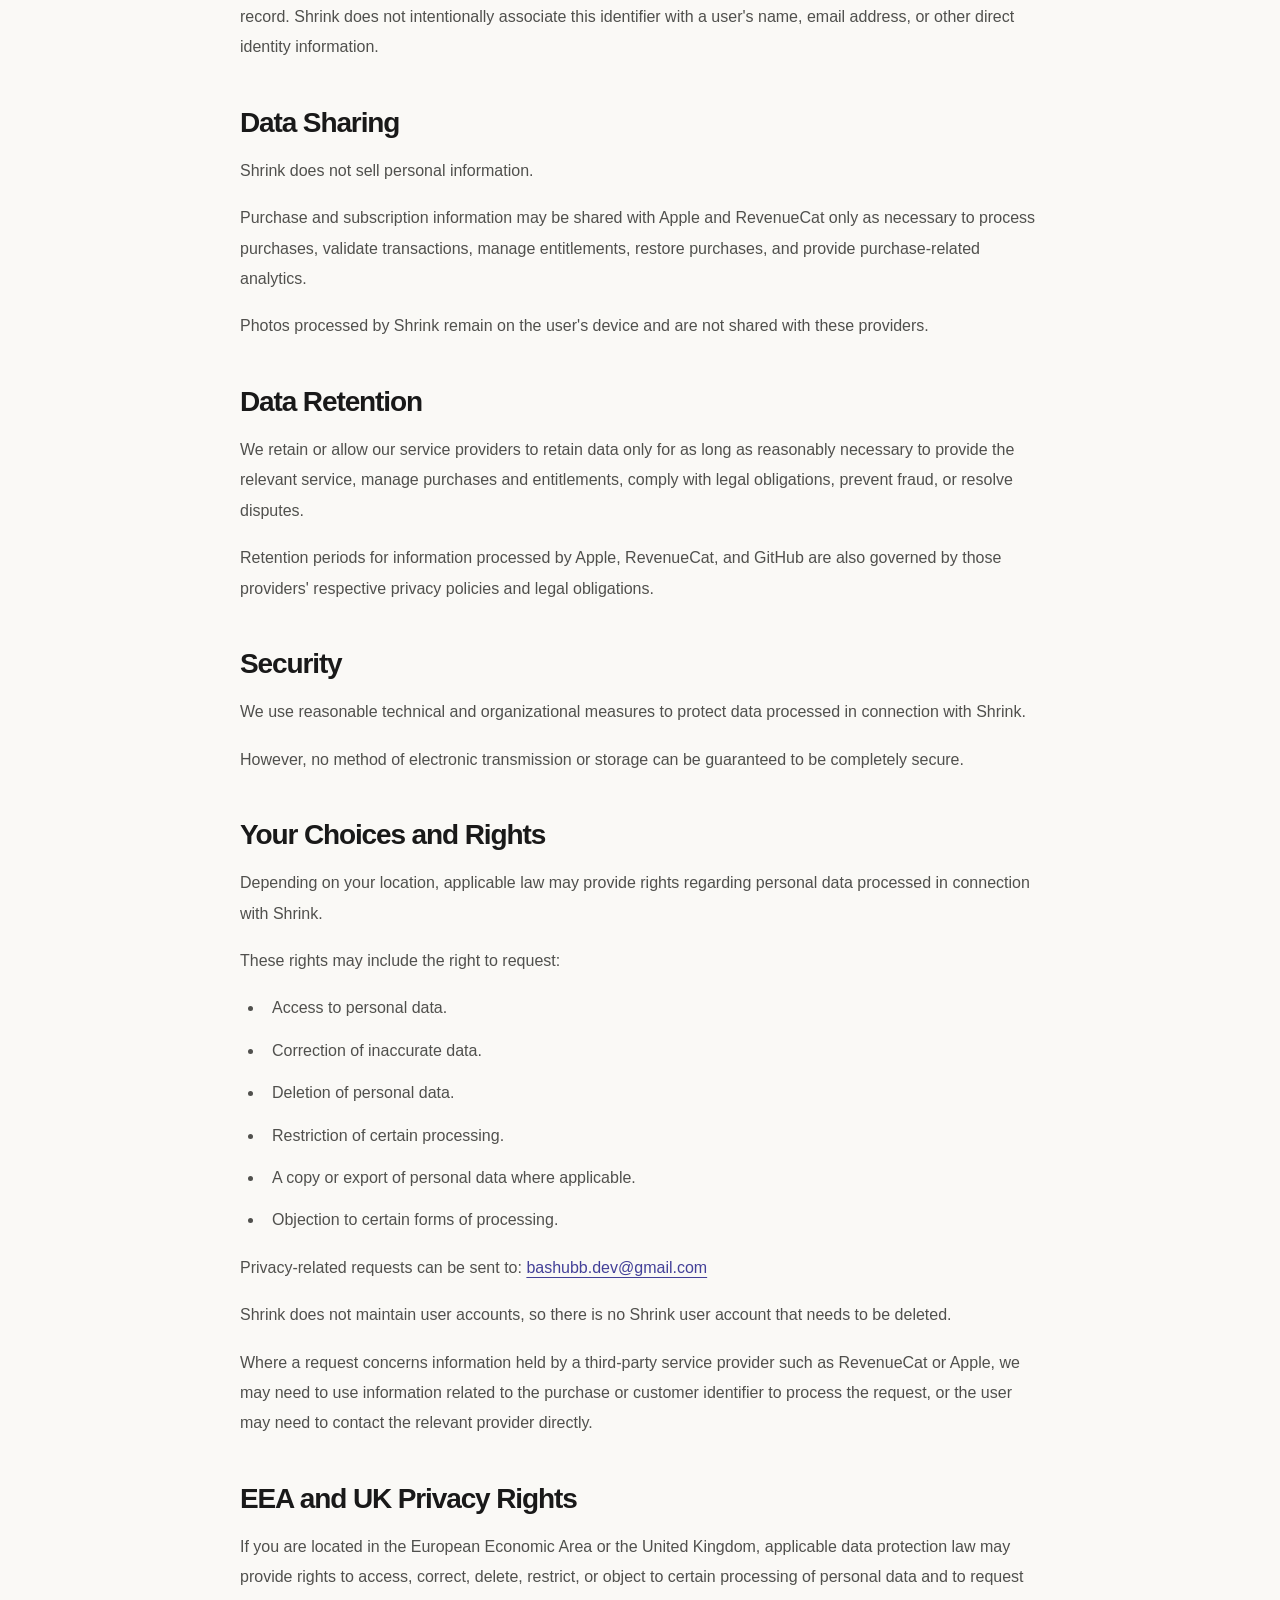
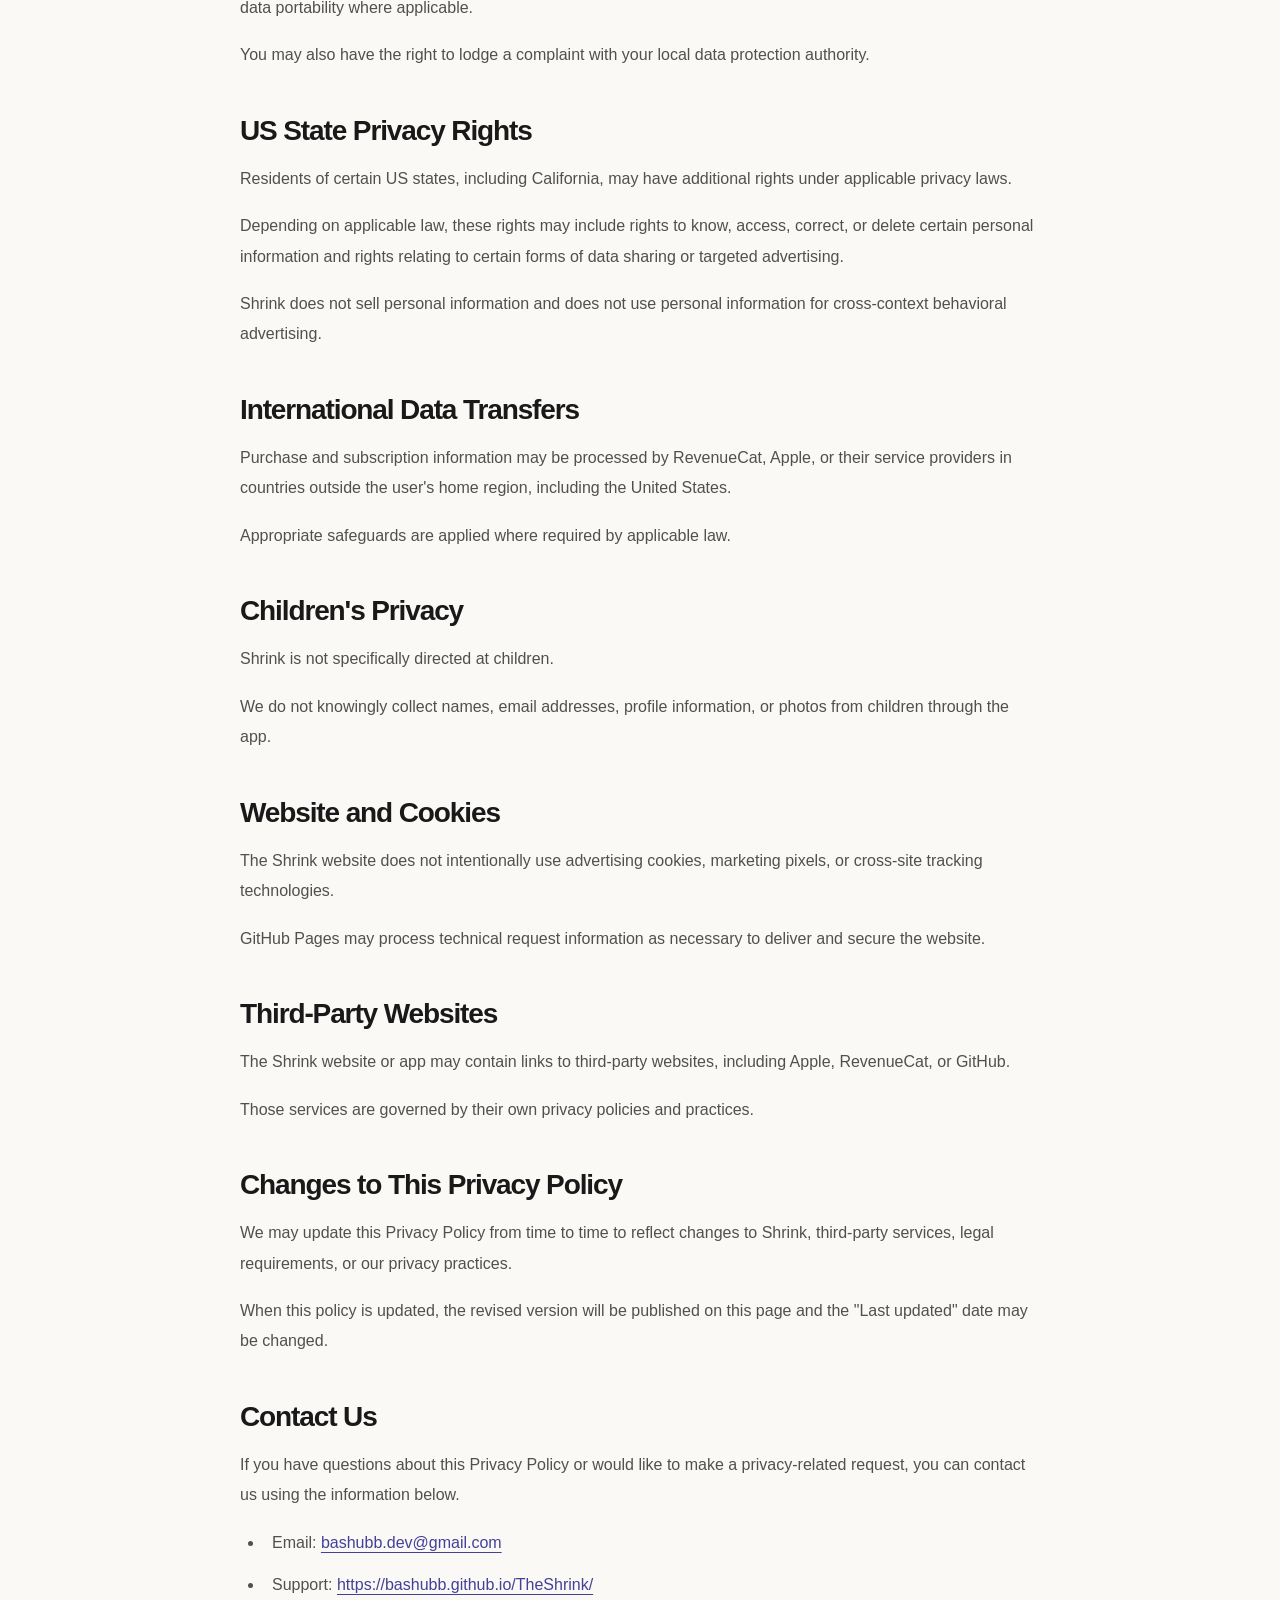
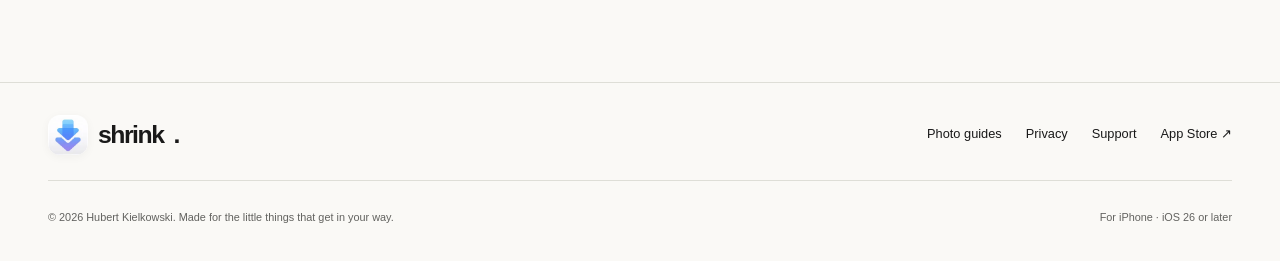
==== commit 5b241c0f: "Replace Ignite site with new SEO landing page and guides Co-Authored-By: Claude Fable 5.1 <noreply@a" ====
--- a/privacy/index.html
+++ b/privacy/index.html
@@ -1,700 +1,6 @@
-<!doctype html>
-<html lang="en" data-light-theme="light" data-dark-theme="dark">
-  <head>
-    <base href="../" />
-
-    <meta charset="utf-8" />
-    <meta
-      name="viewport"
-      content="width=device-width, initial-scale=1"
-    />
-    <meta name="author" content="bashubb" />
-    <meta name="generator" content="Ignite v0.6.0" />
-
-    <title>Privacy Policy - Shrink: Photo Compressor</title>
-
-    <meta
-      name="description"
-      content="Privacy Policy for Shrink: Photo Compressor."
-    />
-
-    <meta
-      property="og:site_name"
-      content="Shrink: Photo Compressor"
-    />
-    <meta
-      property="og:title"
-      content="Privacy Policy - Shrink: Photo Compressor"
-    />
-    <meta
-      property="og:description"
-      content="Privacy Policy for Shrink: Photo Compressor."
-    />
-    <meta
-      property="og:url"
-      content="https://bashubb.github.io/TheShrink/privacy/"
-    />
-
-    <meta
-      name="twitter:title"
-      content="Privacy Policy - Shrink: Photo Compressor"
-    />
-    <meta
-      name="twitter:description"
-      content="Privacy Policy for Shrink: Photo Compressor."
-    />
-    <meta
-      name="twitter:domain"
-      content="bashubb.github.io"
-    />
-    <meta
-      name="twitter:card"
-      content="summary_large_image"
-    />
-    <meta name="twitter:dnt" content="on" />
-
-    <link
-      href="https://bashubb.github.io/TheShrink/privacy/"
-      rel="canonical"
-    />
-
-    <link href="css/bootstrap.min.css" rel="stylesheet" />
-    <link href="css/bootstrap-icons.min.css" rel="stylesheet" />
-    <link href="css/ignite-core.min.css" rel="stylesheet" />
-    <link href="css/styles.css" rel="stylesheet" />
-
-    <link href="images/favicon.png" rel="icon" />
-
-    <style>
-      :root {
-        --primary-color: #5c7dff;
-        --primary-rgb: 92, 125, 255;
-        --font-family: -apple-system, BlinkMacSystemFont, 'Segoe UI',
-          Roboto, 'Helvetica Neue', Arial, sans-serif;
-        color-scheme: dark;
-      }
-    </style>
-
-    <meta
-      name="apple-itunes-app"
-      content="app-id=6804833389"
-    />
-  </head>
-
-  <body
-    data-site-classes="site-shell dark-mode density-spacious"
-    data-bs-theme="dark"
-  >
-    <header>
-      <nav class="site-header navbar navbar-expand-md">
-        <div class="container flex-wrap flex-lg-nowrap">
-          <div class="me-2 me-md-auto">
-            <a
-              href="./"
-              class="brand-link d-inline-flex align-items-center navbar-brand"
-            >
-              <span class="brand-name">
-                Shrink: Photo Compressor
-              </span>
-            </a>
-          </div>
-
-          <button
-            type="button"
-            class="navbar-toggler btn"
-            data-bs-toggle="collapse"
-            data-bs-target="#navbarCollapse"
-            aria-controls="navbarCollapse"
-            aria-expanded="false"
-            aria-label="Toggle navigation"
-          >
-            <span class="navbar-toggler-icon"></span>
-          </button>
-
-          <div
-            id="navbarCollapse"
-            class="collapse navbar-collapse"
-          >
-            <ul
-              class="navbar-nav mb-2 mb-md-0 col justify-content-end"
-            >
-              <li class="nav-item">
-                <a
-                  href="#screenshots"
-                  class="nav-link text-nowrap"
-                >
-                  Screenshots
-                </a>
-              </li>
-
-              <li class="nav-item">
-                <a
-                  href="#features"
-                  class="nav-link text-nowrap"
-                >
-                  Features
-                </a>
-              </li>
-
-              <li class="nav-item">
-                <a
-                  href="https://apps.apple.com/app/id6804833389"
-                  class="text-nowrap btn btn-sm btn-primary"
-                >
-                  Download
-                </a>
-              </li>
-            </ul>
-          </div>
-        </div>
-      </nav>
-    </header>
-
-    <main class="site-main">
-      <div class="ig-main-content">
-        <div class="privacy-page">
-          <div class="container">
-            <div class="privacy-content">
-              <div>
-                <h1>Privacy Policy</h1>
-
-                <p>
-                  <strong>Last updated: August 26, 2026</strong>
-                </p>
-
-                <h2>Who We Are</h2>
-
-                <p>
-                  This Privacy Policy applies to
-                  <strong>Shrink: Photo Compressor</strong>,
-                  operated by bashubb, including the iOS app
-                  and its related website.
-                </p>
-
-                <h2>What Data We Process</h2>
-
-                <p>
-                  Shrink does not require users to create an
-                  account or provide their name, email address,
-                  or other profile information in order to use
-                  the app.
-                </p>
-
-                <p>
-                  Photos selected in Shrink are processed
-                  locally on the user's device. Photos are not
-                  uploaded to our servers and are not shared
-                  with RevenueCat or other third parties.
-                </p>
-
-                <p>
-                  When a user makes or restores an in-app
-                  purchase, purchase and subscription
-                  information may be processed by Apple and
-                  RevenueCat in order to validate the
-                  transaction and manage access to paid
-                  features.
-                </p>
-
-                <h2>Photos and Photo Library Access</h2>
-
-                <p>
-                  Shrink allows users to select photos from
-                  their photo library for compression and
-                  optimization.
-                </p>
-
-                <p>
-                  Selected photos are processed locally on the
-                  device. Shrink does not upload photos to a
-                  remote server, cloud service, analytics
-                  provider, or payment provider.
-                </p>
-
-                <p>
-                  Photo library access is used only to allow
-                  users to choose the images they want to
-                  process and save resulting images where
-                  applicable.
-                </p>
-
-                <h2>How We Use Data</h2>
-
-                <p>
-                  Purchase and subscription information may be
-                  used to:
-                </p>
-
-                <ul>
-                  <li>Validate in-app purchases.</li>
-
-                  <li>
-                    Manage access to paid features and
-                    entitlements.
-                  </li>
-
-                  <li>
-                    Restore purchases across supported
-                    installations where available.
-                  </li>
-
-                  <li>
-                    Provide purchase and subscription
-                    analytics.
-                  </li>
-                </ul>
-
-                <p>
-                  Shrink does not use personal data for
-                  advertising or cross-app tracking.
-                </p>
-
-                <h2>Third-Party Services</h2>
-
-                <h3>RevenueCat</h3>
-
-                <p>
-                  Shrink uses RevenueCat to manage in-app
-                  purchase validation, subscription status,
-                  purchase history, and entitlements.
-                </p>
-
-                <p>
-                  RevenueCat may receive purchase and
-                  subscription information and related
-                  technical information required to provide
-                  these services.
-                </p>
-
-                <p>
-                  RevenueCat may also provide
-                  purchase-related analytics used to
-                  understand subscription and purchase
-                  performance.
-                </p>
-
-                <p>
-                  RevenueCat does not receive the photos that
-                  users process with Shrink.
-                </p>
-
-                <p>
-                  RevenueCat Privacy Policy:
-                  <a
-                    href="https://www.revenuecat.com/privacy"
-                    target="_blank"
-                    rel="noopener noreferrer"
-                  >
-                    https://www.revenuecat.com/privacy
-                  </a>
-                </p>
-
-                <h3>Apple App Store and StoreKit</h3>
-
-                <p>
-                  In-app purchases are processed by Apple
-                  through the App Store and StoreKit.
-                </p>
-
-                <p>
-                  Shrink does not receive or store users'
-                  payment card numbers, bank account details,
-                  or other payment credentials.
-                </p>
-
-                <p>
-                  Apple may process payment, transaction, and
-                  account information according to Apple's own
-                  privacy practices.
-                </p>
-
-                <p>
-                  Apple Privacy Policy:
-                  <a
-                    href="https://www.apple.com/legal/privacy/"
-                    target="_blank"
-                    rel="noopener noreferrer"
-                  >
-                    https://www.apple.com/legal/privacy/
-                  </a>
-                </p>
-
-                <h3>GitHub Pages</h3>
-
-                <p>
-                  The Shrink website and this Privacy Policy
-                  are hosted using GitHub Pages.
-                </p>
-
-                <p>
-                  When users visit the website, GitHub may
-                  process standard web request information,
-                  such as IP addresses, browser information,
-                  device information, request timestamps, or
-                  similar technical data needed to operate
-                  the hosting service.
-                </p>
-
-                <p>
-                  GitHub Pages is used only to host the Shrink
-                  website and related legal information. It is
-                  not used to process photos selected in the
-                  Shrink app.
-                </p>
-
-                <p>
-                  GitHub Privacy Statement:
-                  <a
-                    href="https://docs.github.com/en/site-policy/privacy-policies/github-general-privacy-statement"
-                    target="_blank"
-                    rel="noopener noreferrer"
-                  >
-                    GitHub General Privacy Statement
-                  </a>
-                </p>
-
-                <h2>Payments and Purchases</h2>
-
-                <p>
-                  Shrink may offer in-app purchases through
-                  Apple's StoreKit framework.
-                </p>
-
-                <p>
-                  Apple processes the payment transaction.
-                  Purchase and subscription information may
-                  then be shared with RevenueCat to validate
-                  the purchase and determine which paid
-                  features are available to the user.
-                </p>
-
-                <p>
-                  Shrink does not directly process or store
-                  users' payment card or billing information.
-                </p>
-
-                <h2>Analytics</h2>
-
-                <p>
-                  Shrink does not use advertising analytics or
-                  tracking technologies to follow users across
-                  apps or websites.
-                </p>
-
-                <p>
-                  RevenueCat may process purchase and
-                  subscription information to provide
-                  purchase-related analytics, such as
-                  purchase history, subscription performance,
-                  and entitlement status.
-                </p>
-
-                <h2>Advertising and Tracking</h2>
-
-                <p>
-                  Shrink does not display third-party
-                  advertising and does not use user data for
-                  advertising or cross-app tracking.
-                </p>
-
-                <p>
-                  Shrink does not use the advertising
-                  identifier (IDFA) for advertising or
-                  tracking purposes.
-                </p>
-
-                <h2>Accounts</h2>
-
-                <p>
-                  Shrink does not require users to create an
-                  account or sign in.
-                </p>
-
-                <p>
-                  RevenueCat may use an anonymous identifier
-                  to associate purchase status with an app
-                  installation or customer record. Shrink does
-                  not intentionally associate this identifier
-                  with a user's name, email address, or other
-                  direct identity information.
-                </p>
-
-                <h2>Data Sharing</h2>
-
-                <p>
-                  Shrink does not sell personal information.
-                </p>
-
-                <p>
-                  Purchase and subscription information may
-                  be shared with Apple and RevenueCat only as
-                  necessary to process purchases, validate
-                  transactions, manage entitlements, restore
-                  purchases, and provide purchase-related
-                  analytics.
-                </p>
-
-                <p>
-                  Photos processed by Shrink remain on the
-                  user's device and are not shared with these
-                  providers.
-                </p>
-
-                <h2>Data Retention</h2>
-
-                <p>
-                  We retain or allow our service providers to
-                  retain data only for as long as reasonably
-                  necessary to provide the relevant service,
-                  manage purchases and entitlements, comply
-                  with legal obligations, prevent fraud, or
-                  resolve disputes.
-                </p>
-
-                <p>
-                  Retention periods for information processed
-                  by Apple, RevenueCat, and GitHub are also
-                  governed by those providers' respective
-                  privacy policies and legal obligations.
-                </p>
-
-                <h2>Security</h2>
-
-                <p>
-                  We use reasonable technical and
-                  organizational measures to protect data
-                  processed in connection with Shrink.
-                </p>
-
-                <p>
-                  However, no method of electronic
-                  transmission or storage can be guaranteed to
-                  be completely secure.
-                </p>
-
-                <h2>Your Choices and Rights</h2>
-
-                <p>
-                  Depending on your location, applicable law
-                  may provide rights regarding personal data
-                  processed in connection with Shrink.
-                </p>
-
-                <p>
-                  These rights may include the right to
-                  request:
-                </p>
-
-                <ul>
-                  <li>Access to personal data.</li>
-                  <li>Correction of inaccurate data.</li>
-                  <li>Deletion of personal data.</li>
-                  <li>
-                    Restriction of certain processing.
-                  </li>
-                  <li>
-                    A copy or export of personal data where
-                    applicable.
-                  </li>
-                  <li>
-                    Objection to certain forms of processing.
-                  </li>
-                </ul>
-
-                <p>
-                  Privacy-related requests can be sent to:
-                  <a href="mailto:bashubb.dev@gmail.com">
-                    bashubb.dev@gmail.com
-                  </a>
-                </p>
-
-                <p>
-                  Shrink does not maintain user accounts, so
-                  there is no Shrink user account that needs
-                  to be deleted.
-                </p>
-
-                <p>
-                  Where a request concerns information held by
-                  a third-party service provider such as
-                  RevenueCat or Apple, we may need to use
-                  information related to the purchase or
-                  customer identifier to process the request,
-                  or the user may need to contact the relevant
-                  provider directly.
-                </p>
-
-                <h2>EEA and UK Privacy Rights</h2>
-
-                <p>
-                  If you are located in the European Economic
-                  Area or the United Kingdom, applicable data
-                  protection law may provide rights to access,
-                  correct, delete, restrict, or object to
-                  certain processing of personal data and to
-                  request data portability where applicable.
-                </p>
-
-                <p>
-                  You may also have the right to lodge a
-                  complaint with your local data protection
-                  authority.
-                </p>
-
-                <h2>US State Privacy Rights</h2>
-
-                <p>
-                  Residents of certain US states, including
-                  California, may have additional rights under
-                  applicable privacy laws.
-                </p>
-
-                <p>
-                  Depending on applicable law, these rights
-                  may include rights to know, access, correct,
-                  or delete certain personal information and
-                  rights relating to certain forms of data
-                  sharing or targeted advertising.
-                </p>
-
-                <p>
-                  Shrink does not sell personal information
-                  and does not use personal information for
-                  cross-context behavioral advertising.
-                </p>
-
-                <h2>International Data Transfers</h2>
-
-                <p>
-                  Purchase and subscription information may be
-                  processed by RevenueCat, Apple, or their
-                  service providers in countries outside the
-                  user's home region, including the United
-                  States.
-                </p>
-
-                <p>
-                  Appropriate safeguards are applied where
-                  required by applicable law.
-                </p>
-
-                <h2>Children's Privacy</h2>
-
-                <p>
-                  Shrink is not specifically directed at
-                  children.
-                </p>
-
-                <p>
-                  We do not knowingly collect names, email
-                  addresses, profile information, or photos
-                  from children through the app.
-                </p>
-
-                <h2>Website and Cookies</h2>
-
-                <p>
-                  The Shrink website does not intentionally
-                  use advertising cookies, marketing pixels,
-                  or cross-site tracking technologies.
-                </p>
-
-                <p>
-                  GitHub Pages may process technical request
-                  information as necessary to deliver and
-                  secure the website.
-                </p>
-
-                <h2>Third-Party Websites</h2>
-
-                <p>
-                  The Shrink website or app may contain links
-                  to third-party websites, including Apple,
-                  RevenueCat, or GitHub.
-                </p>
-
-                <p>
-                  Those services are governed by their own
-                  privacy policies and practices.
-                </p>
-
-                <h2>Changes to This Privacy Policy</h2>
-
-                <p>
-                  We may update this Privacy Policy from time
-                  to time to reflect changes to Shrink,
-                  third-party services, legal requirements, or
-                  our privacy practices.
-                </p>
-
-                <p>
-                  When this policy is updated, the revised
-                  version will be published on this page and
-                  the "Last updated" date may be changed.
-                </p>
-
-                <h2>Contact Us</h2>
-
-                <p>
-                  If you have questions about this Privacy
-                  Policy or would like to make a
-                  privacy-related request, you can contact us
-                  using the information below.
-                </p>
-
-                <ul>
-                  <li>
-                    Email:
-                    <a href="mailto:bashubb.dev@gmail.com">
-                      bashubb.dev@gmail.com
-                    </a>
-                  </li>
-
-                  <li>
-                    Support:
-                    <a
-                      href="https://bashubb.github.io/TheShrink/"
-                    >
-                      https://bashubb.github.io/TheShrink/
-                    </a>
-                  </li>
-                </ul>
-              </div>
-            </div>
-          </div>
-        </div>
-      </div>
-    </main>
-
-    <div class="site-footer">
-      <div class="container">
-        <div class="footer-content">
-          <div class="footer-brand">
-            <p class="footer-tagline">
-              Compress Photos to Any Size
-            </p>
-          </div>
-        </div>
-
-        <div class="footer-copyright">
-          <div class="footer-links">
-            <a
-              href="privacy/"
-              class="footer-privacy-link"
-            >
-              Privacy Policy
-            </a>
-          </div>
-
-          <p>
-            Copyright 2026 Shrink: Photo Compressor.
-            All rights reserved.
-          </p>
-        </div>
-      </div>
-    </div>
-
-    <script src="js/bootstrap.bundle.min.js"></script>
-    <script src="js/ignite-core.js"></script>
-  </body>
-</html>
+<!doctype html><html lang="en"><head><meta charset="utf-8"><meta name="viewport" content="width=device-width, initial-scale=1">
+<title>Privacy Policy | Shrink</title><meta name="description" content="How Shrink handles on-device photos, in-app purchases, and website data. Read the developer’s privacy policy."><link rel="canonical" href="https://bashubb.github.io/TheShrink/privacy/">
+<meta name="theme-color" content="#faf9f6"><meta name="apple-itunes-app" content="app-id=6804833389">
+<meta property="og:type" content="website"><meta property="og:site_name" content="Shrink"><meta property="og:title" content="Privacy Policy | Shrink"><meta property="og:description" content="How Shrink handles on-device photos, in-app purchases, and website data. Read the developer’s privacy policy."><meta property="og:url" content="https://bashubb.github.io/TheShrink/privacy/"><meta property="og:image" content="https://bashubb.github.io/TheShrink/assets/social-preview.png"><meta property="og:image:width" content="1200"><meta property="og:image:height" content="630"><meta property="og:image:alt" content="Shrink — big photos, small files. An iPhone photo compressor for upload limits."><meta name="twitter:card" content="summary_large_image"><meta name="twitter:image" content="https://bashubb.github.io/TheShrink/assets/social-preview.png">
+<link rel="icon" href="../assets/app-icon-128.webp" type="image/webp"><link rel="apple-touch-icon" href="../assets/originals/app-icon.jpg"><link rel="stylesheet" href="../assets/site.css"><script src="../assets/site.js" defer></script>
+</head><body><a class="skip" href="#main">Skip to content</a><header class="site-header"><nav class="nav wrap" aria-label="Main navigation"><a class="brand" href="../index.html" aria-label="Shrink home"><img src="../assets/app-icon-128.webp" alt="" width="40" height="40">shrink<span aria-hidden="true">.</span></a><div class="nav-links"><a href="../index.html#how-it-works">How it works</a><a href="../index.html#screenshots">The app</a><a href="../guides/index.html">Guides</a><a href="../index.html#faq">FAQ</a><a class="button small" href="https://apps.apple.com/app/id6804833389">Get Shrink <span aria-hidden="true">↗</span></a></div></nav></header><main id="main" class="wrap"><article class="article-body privacy-content"><h1>Privacy Policy</h1> <p> <strong>Last updated: August 26, 2026</strong> </p> <h2>Who We Are</h2> <p> This Privacy Policy applies to <strong>Shrink: Photo Compressor</strong>, operated by bashubb, including the iOS app and its related website. </p> <h2>What Data We Process</h2> <p> Shrink does not require users to create an account or provide their name, email address, or other profile information in order to use the app. </p> <p> Photos selected in Shrink are processed locally on the user's device. Photos are not uploaded to our servers and are not shared with RevenueCat or other third parties. </p> <p> When a user makes or restores an in-app purchase, purchase and subscription information may be processed by Apple and RevenueCat in order to validate the transaction and manage access to paid features. </p> <h2>Photos and Photo Library Access</h2> <p> Shrink allows users to select photos from their photo library for compression and optimization. </p> <p> Selected photos are processed locally on the device. Shrink does not upload photos to a remote server, cloud service, analytics provider, or payment provider. </p> <p> Photo library access is used only to allow users to choose the images they want to process and save resulting images where applicable. </p> <h2>How We Use Data</h2> <p> Purchase and subscription information may be used to: </p> <ul> <li>Validate in-app purchases.</li> <li> Manage access to paid features and entitlements. </li> <li> Restore purchases across supported installations where available. </li> <li> Provide purchase and subscription analytics. </li> </ul> <p> Shrink does not use personal data for advertising or cross-app tracking. </p> <h2>Third-Party Services</h2> <h3>RevenueCat</h3> <p> Shrink uses RevenueCat to manage in-app purchase validation, subscription status, purchase history, and entitlements. </p> <p> RevenueCat may receive purchase and subscription information and related technical information required to provide these services. </p> <p> RevenueCat may also provide purchase-related analytics used to understand subscription and purchase performance. </p> <p> RevenueCat does not receive the photos that users process with Shrink. </p> <p> RevenueCat Privacy Policy: <a href="https://www.revenuecat.com/privacy" target="_blank" rel="noopener noreferrer" > https://www.revenuecat.com/privacy </a> </p> <h3>Apple App Store and StoreKit</h3> <p> In-app purchases are processed by Apple through the App Store and StoreKit. </p> <p> Shrink does not receive or store users' payment card numbers, bank account details, or other payment credentials. </p> <p> Apple may process payment, transaction, and account information according to Apple's own privacy practices. </p> <p> Apple Privacy Policy: <a href="https://www.apple.com/legal/privacy/" target="_blank" rel="noopener noreferrer" > https://www.apple.com/legal/privacy/ </a> </p> <h3>GitHub Pages</h3> <p> The Shrink website and this Privacy Policy are hosted using GitHub Pages. </p> <p> When users visit the website, GitHub may process standard web request information, such as IP addresses, browser information, device information, request timestamps, or similar technical data needed to operate the hosting service. </p> <p> GitHub Pages is used only to host the Shrink website and related legal information. It is not used to process photos selected in the Shrink app. </p> <p> GitHub Privacy Statement: <a href="https://docs.github.com/en/site-policy/privacy-policies/github-general-privacy-statement" target="_blank" rel="noopener noreferrer" > GitHub General Privacy Statement </a> </p> <h2>Payments and Purchases</h2> <p> Shrink may offer in-app purchases through Apple's StoreKit framework. </p> <p> Apple processes the payment transaction. Purchase and subscription information may then be shared with RevenueCat to validate the purchase and determine which paid features are available to the user. </p> <p> Shrink does not directly process or store users' payment card or billing information. </p> <h2>Analytics</h2> <p> Shrink does not use advertising analytics or tracking technologies to follow users across apps or websites. </p> <p> RevenueCat may process purchase and subscription information to provide purchase-related analytics, such as purchase history, subscription performance, and entitlement status. </p> <h2>Advertising and Tracking</h2> <p> Shrink does not display third-party advertising and does not use user data for advertising or cross-app tracking. </p> <p> Shrink does not use the advertising identifier (IDFA) for advertising or tracking purposes. </p> <h2>Accounts</h2> <p> Shrink does not require users to create an account or sign in. </p> <p> RevenueCat may use an anonymous identifier to associate purchase status with an app installation or customer record. Shrink does not intentionally associate this identifier with a user's name, email address, or other direct identity information. </p> <h2>Data Sharing</h2> <p> Shrink does not sell personal information. </p> <p> Purchase and subscription information may be shared with Apple and RevenueCat only as necessary to process purchases, validate transactions, manage entitlements, restore purchases, and provide purchase-related analytics. </p> <p> Photos processed by Shrink remain on the user's device and are not shared with these providers. </p> <h2>Data Retention</h2> <p> We retain or allow our service providers to retain data only for as long as reasonably necessary to provide the relevant service, manage purchases and entitlements, comply with legal obligations, prevent fraud, or resolve disputes. </p> <p> Retention periods for information processed by Apple, RevenueCat, and GitHub are also governed by those providers' respective privacy policies and legal obligations. </p> <h2>Security</h2> <p> We use reasonable technical and organizational measures to protect data processed in connection with Shrink. </p> <p> However, no method of electronic transmission or storage can be guaranteed to be completely secure. </p> <h2>Your Choices and Rights</h2> <p> Depending on your location, applicable law may provide rights regarding personal data processed in connection with Shrink. </p> <p> These rights may include the right to request: </p> <ul> <li>Access to personal data.</li> <li>Correction of inaccurate data.</li> <li>Deletion of personal data.</li> <li> Restriction of certain processing. </li> <li> A copy or export of personal data where applicable. </li> <li> Objection to certain forms of processing. </li> </ul> <p> Privacy-related requests can be sent to: <a href="mailto:bashubb.dev@gmail.com"> bashubb.dev@gmail.com </a> </p> <p> Shrink does not maintain user accounts, so there is no Shrink user account that needs to be deleted. </p> <p> Where a request concerns information held by a third-party service provider such as RevenueCat or Apple, we may need to use information related to the purchase or customer identifier to process the request, or the user may need to contact the relevant provider directly. </p> <h2>EEA and UK Privacy Rights</h2> <p> If you are located in the European Economic Area or the United Kingdom, applicable data protection law may provide rights to access, correct, delete, restrict, or object to certain processing of personal data and to request data portability where applicable. </p> <p> You may also have the right to lodge a complaint with your local data protection authority. </p> <h2>US State Privacy Rights</h2> <p> Residents of certain US states, including California, may have additional rights under applicable privacy laws. </p> <p> Depending on applicable law, these rights may include rights to know, access, correct, or delete certain personal information and rights relating to certain forms of data sharing or targeted advertising. </p> <p> Shrink does not sell personal information and does not use personal information for cross-context behavioral advertising. </p> <h2>International Data Transfers</h2> <p> Purchase and subscription information may be processed by RevenueCat, Apple, or their service providers in countries outside the user's home region, including the United States. </p> <p> Appropriate safeguards are applied where required by applicable law. </p> <h2>Children's Privacy</h2> <p> Shrink is not specifically directed at children. </p> <p> We do not knowingly collect names, email addresses, profile information, or photos from children through the app. </p> <h2>Website and Cookies</h2> <p> The Shrink website does not intentionally use advertising cookies, marketing pixels, or cross-site tracking technologies. </p> <p> GitHub Pages may process technical request information as necessary to deliver and secure the website. </p> <h2>Third-Party Websites</h2> <p> The Shrink website or app may contain links to third-party websites, including Apple, RevenueCat, or GitHub. </p> <p> Those services are governed by their own privacy policies and practices. </p> <h2>Changes to This Privacy Policy</h2> <p> We may update this Privacy Policy from time to time to reflect changes to Shrink, third-party services, legal requirements, or our privacy practices. </p> <p> When this policy is updated, the revised version will be published on this page and the "Last updated" date may be changed. </p> <h2>Contact Us</h2> <p> If you have questions about this Privacy Policy or would like to make a privacy-related request, you can contact us using the information below. </p> <ul> <li> Email: <a href="mailto:bashubb.dev@gmail.com"> bashubb.dev@gmail.com </a> </li> <li> Support: <a href="https://bashubb.github.io/TheShrink/" > https://bashubb.github.io/TheShrink/ </a> </li> </ul> </article></main><footer class="site-footer"><div class="wrap"><div class="footer-top"><a class="brand" href="../index.html" aria-label="Shrink home"><img src="../assets/app-icon-128.webp" alt="" width="40" height="40">shrink<span aria-hidden="true">.</span></a><nav class="footer-links" aria-label="Footer"><a href="../guides/index.html">Photo guides</a><a href="../privacy/index.html">Privacy</a><a href="mailto:bashubb.dev@gmail.com">Support</a><a href="https://apps.apple.com/app/id6804833389">App Store ↗</a></nav></div><div class="footer-bottom"><p>© 2026 Hubert Kielkowski. Made for the little things that get in your way.</p><p>For iPhone · iOS 26 or later</p></div></div></footer></body></html>
--- a/assets/site.css
+++ b/assets/site.css
@@ -0,0 +1,30 @@
+@layer reset, base, components, responsive;
+@layer reset {
+  *,*::before,*::after{box-sizing:border-box}body,h1,h2,h3,p,figure{margin:0}img{display:block;max-width:100%;height:auto}button,input{font:inherit}a{color:inherit}button,a{-webkit-tap-highlight-color:transparent}html{scroll-behavior:smooth;scroll-padding-top:100px}
+}
+@layer base {
+  :root{--paper:#faf9f6;--ink:#191919;--muted:#62625f;--yellow:#ffcb32;--line:#deded7;--white:#fff;--radius:24px}
+  body{font-family:Inter,-apple-system,BlinkMacSystemFont,"Segoe UI",sans-serif;background:var(--paper);color:var(--ink);font-size:16px;line-height:1.6;-webkit-font-smoothing:antialiased}
+  ::selection{background:var(--yellow);color:var(--ink)}:focus-visible{outline:3px solid #4b50d8;outline-offset:5px}a{text-underline-offset:4px}h1,h2,h3{line-height:1.08;letter-spacing:-.055em}h1{font-size:clamp(3.9rem,7.7vw,7.2rem);font-weight:800}h2{font-size:clamp(2.4rem,4.4vw,4rem);font-weight:750}h3{font-size:1.4rem;letter-spacing:-.035em}p{color:var(--muted)}.wrap{max-width:1240px;width:calc(100% - 96px);margin-inline:auto}.section{padding-block:100px}.eyebrow{font-size:.73rem;font-weight:750;letter-spacing:.14em;text-transform:uppercase;color:var(--ink);display:block;margin-bottom:22px}.eyebrow::before{content:"";display:inline-block;width:7px;height:7px;background:currentColor;margin-right:10px;border-radius:2px}.section-heading{display:flex;align-items:end;justify-content:space-between;gap:40px;margin-bottom:44px}.section-heading p{max-width:365px}.section-heading h2{max-width:650px}.text-link{font-weight:650;text-decoration-thickness:1px}.muted{color:var(--muted)}.skip{position:fixed;left:20px;top:-100px;z-index:99;background:var(--ink);color:white;padding:12px}.skip:focus{top:10px}
+}
+@layer components {
+  .site-header{background:color-mix(in srgb,var(--paper) 96%,transparent);position:sticky;top:0;z-index:20;border-bottom:1px solid var(--line)}.nav{display:flex;align-items:center;justify-content:space-between;min-height:86px;gap:28px}.brand{display:inline-flex;gap:10px;align-items:center;text-decoration:none;font-size:1.55rem;font-weight:800;letter-spacing:-.06em}.brand img{border-radius:12px;width:40px;height:40px;box-shadow:0 2px 10px #0000000b}.nav-links{display:flex;align-items:center;gap:32px}.nav-links a{text-decoration:none;font-size:.85rem;font-weight:550}.nav-links a:hover{text-decoration:underline}.button{display:inline-flex;align-items:center;justify-content:center;gap:12px;text-decoration:none!important;font-size:.9rem;font-weight:650;padding:16px 23px;border-radius:10px;background:var(--ink);color:var(--white);border:1px solid var(--ink);line-height:1.25;min-height:52px;transition:transform .18s,background .18s}.button:hover{background:#333;transform:translateY(-2px)}.button.small{padding:12px 18px;min-height:44px;font-size:.8rem}.button.yellow{background:var(--yellow);border-color:var(--yellow);color:var(--ink)}.button.yellow:hover{background:#ffda67}.button.outline{background:transparent;color:var(--ink);border-color:var(--line)}.button svg{width:21px;height:24px;fill:currentColor}.nav-toggle{display:none}
+  .hero{padding-top:66px;padding-bottom:54px;display:grid;grid-template-columns:1.05fr 1fr;align-items:center;gap:30px;min-height:740px}.hero-copy{padding-bottom:16px;position:relative;z-index:2}.hero h1{margin-bottom:25px}.hero h1 span{position:relative;display:inline-block}.hero h1 span::after{content:"";position:absolute;z-index:-1;height:18%;width:101%;background:var(--yellow);left:-1%;bottom:5%;transform:rotate(-2deg)}.hero-intro{max-width:450px;font-size:1.08rem;line-height:1.7}.hero-actions{display:flex;align-items:center;gap:23px;margin-top:28px}.hero-actions .text-link{font-size:.84rem}.trial-note{font-size:.74rem;margin-top:14px}.hero-art{position:relative;min-height:590px;isolation:isolate}.art-backdrop{position:absolute;inset:26px -4px 18px 0;background:#efeee8;border-radius:140px 140px 26px 26px;z-index:-2;overflow:hidden}.art-backdrop::before{content:"";position:absolute;width:420px;height:420px;border:1px solid #d3d2ca;border-radius:50%;top:100px;left:20px}.art-backdrop::after{content:"";position:absolute;width:520px;height:520px;border:1px solid #d3d2ca;border-radius:50%;top:50px;left:-30px}.hero-shot{overflow:hidden;aspect-ratio:1290/2241;position:absolute;border-radius:17px;box-shadow:0 18px 45px #0002;width:235px}.hero-shot img{width:100%;max-width:none;margin-top:-43%}.hero-shot.back{left:15px;top:45px;transform:rotate(-9deg);width:250px}.hero-shot.front{right:18px;top:90px;transform:rotate(7deg);width:260px}.art-label{position:absolute;left:21px;bottom:7px;background:var(--ink);color:white;box-shadow:0 7px 20px #0002;border-radius:13px;padding:13px 19px;display:flex;gap:16px;align-items:center;transform:rotate(-3deg);font-size:.8rem;z-index:3}.art-label .arrow{font-size:2rem;color:var(--yellow);line-height:1}.art-label strong{display:block;font-size:1rem}.art-label small{color:#cbcaca}.hero-caption{margin-top:12px;text-align:right;font-size:.66rem}
+  .proof-strip{border-top:1px solid var(--line);border-bottom:1px solid var(--line);display:grid;grid-template-columns:repeat(4,1fr);padding-block:25px;gap:15px}.proof-item{display:flex;align-items:center;justify-content:center;gap:12px;font-size:.82rem;font-weight:600;border-right:1px solid var(--line)}.proof-item:last-child{border-right:0}.proof-icon{font-size:1.25rem;font-weight:400}
+  .target-section{padding-top:86px}.target-layout{display:grid;grid-template-columns:1fr 1.1fr;gap:70px;align-items:center}.target-layout h2{max-width:460px}.target-layout p{margin-top:22px;max-width:420px}.target-panel{background:var(--white);border:1px solid var(--line);border-radius:var(--radius);padding:30px}.panel-label{display:flex;justify-content:space-between;align-items:center;font-size:.76rem;font-weight:650;margin-bottom:18px}.panel-label span:last-child{color:var(--muted);font-size:.68rem;font-weight:450}.target-options{display:grid;grid-template-columns:repeat(4,1fr);gap:8px}.target-options a{padding:17px 4px;border:1px solid var(--line);border-radius:9px;text-align:center;text-decoration:none;font-size:.82rem;font-weight:700;transition:background .15s}.target-options a:hover,.target-options a:focus{background:var(--yellow);border-color:var(--yellow)}.target-bottom{display:flex;align-items:center;justify-content:space-between;gap:15px;margin-top:20px;padding-top:17px;border-top:1px solid var(--line);font-size:.73rem}.target-bottom p{margin:0;font-size:.73rem}.target-bottom a{font-weight:650;white-space:nowrap}.use-cases{display:flex;flex-wrap:wrap;gap:8px;margin-top:24px}.use-cases span{font-size:.7rem;border:1px solid var(--line);padding:6px 11px;border-radius:30px;color:#62625f}
+  .screenshots-section{background:var(--ink);color:var(--white);overflow:hidden}.screenshots-section .eyebrow{color:var(--yellow)}.screenshots-section p{color:#bcbcb8}.screenshots-section .section-heading h2{max-width:600px}.gallery-controls{display:flex;gap:8px}.gallery-controls[hidden]{display:none}.gallery-controls button{background:transparent;border:1px solid #585855;color:white;border-radius:50%;width:47px;height:47px;cursor:pointer;font-size:1.3rem}.gallery-controls button:hover{background:#333}.gallery{display:flex;gap:22px;overflow-x:auto;scroll-snap-type:x mandatory;padding:5px 2px 22px;scrollbar-color:#686864 #292927}.gallery figure{flex:0 0 222px;scroll-snap-align:start}.gallery img{border-radius:15px;width:222px}.gallery figcaption{padding:16px 2px 0;display:flex;gap:15px;font-size:.8rem;color:#e7e7e3}.gallery figcaption span{color:var(--yellow);font-size:.69rem;padding-top:2px}.gallery-note{font-size:.68rem;margin-top:17px}
+  .steps{display:grid;grid-template-columns:repeat(3,1fr);gap:40px;margin-top:55px}.step{border-top:1px solid var(--line);padding-top:24px}.step-number{display:flex;align-items:center;justify-content:center;background:var(--yellow);border-radius:50%;height:36px;width:36px;font-size:.8rem;font-weight:700;margin-bottom:25px}.step h3{margin-bottom:15px}.step p{font-size:.91rem;line-height:1.75}.shortcut{display:flex;justify-content:space-between;align-items:center;gap:30px;background:#eeede8;padding:23px 28px;border-radius:13px;margin-top:40px;font-size:.85rem}.shortcut p{color:var(--ink)}.shortcut a{white-space:nowrap}
+  .benefits{display:grid;grid-template-columns:1fr 1fr;gap:22px;margin-top:60px}.benefit{border:1px solid var(--line);border-radius:var(--radius);padding:34px;position:relative;overflow:hidden}.benefit h3{font-size:1.8rem;margin-bottom:16px;max-width:280px}.benefit p{max-width:380px;font-size:.9rem}.benefit-icon{display:block;font-size:1.6rem;margin-bottom:28px}.benefit.yellow-card{background:var(--yellow);border-color:var(--yellow)}.yellow-card p{color:#514312}.benefit a{display:inline-block;font-size:.82rem;margin-top:26px}
+  .guides-section{background:#f0efea}.guide-grid{display:grid;grid-template-columns:repeat(3,1fr);gap:20px}.guide-card{background:var(--paper);border:1px solid #e0dfd8;border-radius:18px;padding:27px;display:flex;flex-direction:column;min-height:265px;text-decoration:none;transition:transform .2s,box-shadow .2s}.guide-card:hover{transform:translateY(-5px);box-shadow:0 10px 25px #00000007}.guide-tag{font-size:.65rem;letter-spacing:.1em;text-transform:uppercase;color:var(--muted);margin-bottom:28px}.guide-card h3{font-size:1.35rem;line-height:1.2;margin-bottom:13px}.guide-card p{font-size:.84rem;line-height:1.65}.guide-arrow{margin-top:auto;padding-top:23px;font-size:.77rem;font-weight:650;display:flex;justify-content:space-between}.guide-card.featured{background:var(--yellow);border-color:var(--yellow)}.guide-card.featured p,.guide-card.featured .guide-tag{color:#574718}.all-guides-link{margin-top:28px;font-size:.85rem}
+  .faq-layout{display:grid;grid-template-columns:.8fr 1.2fr;gap:90px}.faq-layout h2{margin-bottom:24px}.faq-layout>div>p{max-width:280px;font-size:.9rem}.faq-list details{border-bottom:1px solid var(--line)}.faq-list details:first-child{border-top:1px solid var(--line)}.faq-list summary{padding:23px 36px 23px 0;font-size:.96rem;font-weight:600;cursor:pointer;list-style:none;position:relative;line-height:1.4}.faq-list summary::-webkit-details-marker{display:none}.faq-list summary::after{content:"+";position:absolute;right:2px;top:21px;font-size:1.4rem;font-weight:400}.faq-list details[open] summary::after{content:"−"}.faq-list details p{padding:0 30px 22px 0;font-size:.87rem;line-height:1.8}.faq-list details a{display:inline-block;margin-top:8px;color:var(--ink);font-weight:650}
+  .download-section{padding-top:0}.download-card{background:var(--yellow);border-radius:28px;padding:62px 65px;display:grid;grid-template-columns:1.15fr 1fr;gap:40px;align-items:center;position:relative;overflow:hidden}.download-card h2{font-size:clamp(2.7rem,4.8vw,4.5rem);max-width:550px}.download-card p{color:#584919;margin-top:20px;max-width:425px;font-size:.94rem}.download-action{justify-self:end;display:flex;flex-direction:column;align-items:center;gap:20px}.download-action img{width:86px;height:86px;border-radius:21px;box-shadow:0 10px 20px #49390015}.download-action .trial-note{font-size:.72rem;text-align:center;margin:0}.download-action .button{padding:20px 27px}.site-footer{padding:32px 0 35px;border-top:1px solid var(--line)}.footer-top{display:flex;align-items:center;justify-content:space-between;gap:30px}.footer-links{display:flex;flex-wrap:wrap;gap:24px;font-size:.8rem}.footer-links a{text-decoration:none}.footer-links a:hover{text-decoration:underline}.footer-bottom{display:flex;justify-content:space-between;gap:20px;padding-top:28px;margin-top:25px;border-top:1px solid var(--line);font-size:.68rem;color:var(--muted)}.footer-bottom p{font-size:inherit}
+  .article-hero{padding:60px 0 55px;border-bottom:1px solid var(--line)}.breadcrumbs{display:flex;flex-wrap:wrap;gap:10px;font-size:.74rem;color:var(--muted);margin-bottom:40px}.breadcrumbs a{text-decoration:none}.breadcrumbs a:hover{text-decoration:underline}.article-hero h1{font-size:clamp(2.8rem,5.5vw,5rem);max-width:920px}.article-deck{font-size:1.15rem;max-width:760px;margin-top:26px}.article-meta{font-size:.73rem;margin-top:22px}.article-layout{display:grid;grid-template-columns:minmax(0,760px) 260px;gap:80px;padding-top:55px;padding-bottom:90px}.article-body{min-width:0}.article-body p{margin:17px 0;line-height:1.9;color:#50504d}.article-body h2{font-size:2rem;letter-spacing:-.04em;margin-top:45px;margin-bottom:18px}.article-body h3{margin-top:30px;font-size:1.3rem}.article-body ol,.article-body ul{padding-left:24px;color:#50504d;line-height:1.9}.article-body li{padding-left:8px;margin-bottom:12px}.article-body strong{color:var(--ink)}.article-body a{color:#434098}.quick-answer{border-left:4px solid var(--yellow);background:white;padding:23px 26px;border-radius:0 12px 12px 0}.quick-answer .eyebrow{margin-bottom:9px}.quick-answer p{margin:0;color:var(--ink)}.article-note{padding:22px 25px;background:#eeede7;border-radius:12px;margin-block:25px}.article-note p{margin:0;font-size:.9rem}.article-aside{align-self:start;position:sticky;top:120px;background:#eeede8;border-radius:18px;padding:24px}.article-aside .brand{margin-bottom:20px}.article-aside h2{font-size:1.4rem;letter-spacing:-.04em}.article-aside p{font-size:.82rem;margin-top:16px}.article-aside .button{width:100%;margin-top:22px;font-size:.8rem;padding:15px 12px}.article-aside .trial-note{font-size:.66rem}.toc{border-top:1px solid #d3d3cc;margin-top:24px;padding-top:20px}.toc strong{font-size:.73rem}.toc a{display:block;font-size:.76rem;text-decoration:none;color:#565652;margin-top:10px}.toc a:hover{text-decoration:underline}.article-screenshot{max-width:265px;margin:30px auto}.article-screenshot img{border-radius:15px}.article-screenshot figcaption{font-size:.7rem;color:var(--muted);margin-top:10px}.article-body table{width:100%;border-collapse:collapse;margin-block:25px;font-size:.85rem}.article-body th,.article-body td{text-align:left;border-bottom:1px solid var(--line);padding:14px 12px}.article-body th{background:#eeede8}.related{border-top:1px solid var(--line);padding-top:60px;padding-bottom:80px}.related h2{font-size:2.5rem;margin-bottom:30px}.sources{font-size:.78rem;border-top:1px solid var(--line);margin-top:36px;padding-top:20px}.sources a{display:inline}.guide-index{padding-block:70px}.guide-index h1{font-size:clamp(3rem,6vw,5.5rem);margin-bottom:25px}.guide-index>p{max-width:650px;margin-bottom:40px}.privacy-content{max-width:800px;margin:auto;padding-block:65px}.privacy-content h1{font-size:3.5rem}.privacy-content h2{font-size:1.75rem}.privacy-content a{overflow-wrap:anywhere}
+}
+@layer responsive {
+  @media(min-width:1400px){.hero-art{margin-left:25px}.hero-shot.front{right:30px}.hero-shot.back{left:25px}}
+  @media(max-width:1100px){.wrap{width:calc(100% - 64px)}.hero{min-height:650px;padding-top:40px}.hero-art{min-height:520px}.hero-shot.back{width:210px;left:0}.hero-shot.front{width:230px;right:0}.hero-actions{gap:15px;flex-wrap:wrap}.art-label{bottom:0;left:0}.hero h1{font-size:clamp(3.8rem,7.5vw,6rem)}.target-layout{gap:35px}.faq-layout{gap:50px}.article-layout{gap:40px;grid-template-columns:minmax(0,1fr) 240px}.download-card{padding:50px 40px}.nav-links{gap:22px}}
+  @media(max-width:800px){.wrap{width:calc(100% - 40px)}.section{padding-block:70px}.nav{min-height:74px;gap:15px}.nav-links{gap:16px}.nav-links a{font-size:.75rem}.nav-links .button{font-size:.72rem;padding:11px 12px}.hero{grid-template-columns:1fr 1fr;gap:10px;padding-block:45px;min-height:590px}.hero h1{font-size:3.8rem}.hero-intro{font-size:.93rem}.hero-art{min-height:460px}.hero-shot.back{width:190px;left:0;top:30px}.hero-shot.front{width:210px;right:12px;top:78px}.art-label{font-size:.66rem;padding:10px 13px}.art-label strong{font-size:.82rem}.hero-caption{font-size:.59rem}.hero-actions .text-link{font-size:.77rem}.proof-strip{grid-template-columns:repeat(2,1fr);row-gap:22px}.proof-item:nth-child(2){border:0}.target-layout{grid-template-columns:1fr;gap:30px}.target-layout h2{max-width:600px}.target-layout p{max-width:550px}.section-heading{gap:25px}.section-heading p{font-size:.87rem}.steps{gap:25px}.guide-grid{grid-template-columns:repeat(2,1fr)}.faq-layout{grid-template-columns:1fr;gap:35px}.faq-layout>div>p{max-width:none}.download-section{padding-top:0}.download-card{padding:40px 30px;gap:25px}.download-card h2{font-size:3rem}.article-layout{grid-template-columns:1fr}.article-aside{position:static;display:none}.footer-links{gap:16px}}
+  @media(max-width:600px){.nav{flex-wrap:wrap;gap:0;min-height:72px}.brand{font-size:1.4rem}.brand img{width:35px;height:35px;border-radius:10px}.nav-links{gap:17px}.nav-links a:nth-child(-n+2){display:none}.nav-links a[href$='#faq']{display:none}.hero{grid-template-columns:1fr;padding-top:40px;padding-bottom:32px;gap:18px}.hero-copy{padding:0}.hero h1{font-size:clamp(3.75rem,13vw,5.6rem);margin-bottom:24px}.hero .eyebrow{font-size:.64rem;margin-bottom:20px}.hero-intro{font-size:1rem;max-width:420px}.hero-actions{margin-top:24px;gap:22px}.trial-note{font-size:.7rem}.hero-art{min-height:510px;width:min(100%,400px);margin:10px auto 0}.hero-shot.back{width:210px;top:28px;left:11px}.hero-shot.front{width:230px;top:65px;right:12px}.art-backdrop{inset:10px 0 13px}.art-label{left:6px;bottom:8px}.hero-caption{text-align:center;font-size:.62rem;margin-top:8px}.proof-strip{padding-block:23px}.proof-item{font-size:.72rem;gap:8px;justify-content:start}.proof-item:nth-child(even){padding-left:10px}.proof-icon{font-size:1.1rem}.section{padding-block:62px}.section-heading{display:block;margin-bottom:30px}.section-heading p{margin-top:22px;max-width:420px}.section-heading h2{font-size:2.55rem}.target-panel{padding:22px 18px}.target-options{gap:6px}.target-options a{font-size:.77rem;padding:15px 2px}.target-bottom{display:block}.target-bottom a{display:inline-block;margin-top:9px}.target-layout h2{font-size:2.55rem}.use-cases span{font-size:.66rem}.gallery-controls{margin-top:22px}.gallery figure{flex-basis:240px}.gallery img{width:240px}.gallery{gap:16px}.steps{grid-template-columns:1fr;gap:32px;margin-top:35px}.step{position:relative;padding-left:54px;min-height:130px}.step-number{position:absolute;left:0;top:24px}.step h3{font-size:1.45rem}.shortcut{display:block;padding:22px}.shortcut a{display:inline-block;margin-top:14px}.benefits{grid-template-columns:1fr;margin-top:35px}.benefit{padding:28px}.guide-grid{grid-template-columns:1fr}.guide-card{min-height:230px;padding:25px}.guide-tag{margin-bottom:20px}.faq-layout h2{font-size:2.6rem}.faq-list summary{font-size:.91rem}.download-section{padding-top:0}.download-card{grid-template-columns:1fr;padding:35px 25px;gap:30px;border-radius:20px}.download-card h2{font-size:3.1rem}.download-action{justify-self:start;align-items:start}.download-action img{display:none}.download-action .trial-note{text-align:left}.footer-top{align-items:start;flex-direction:column;gap:25px}.footer-links{gap:20px;flex-wrap:wrap}.footer-bottom{display:block;font-size:.65rem}.footer-bottom p+p{margin-top:8px}.article-hero{padding-top:32px}.breadcrumbs{margin-bottom:30px;font-size:.67rem}.article-hero h1{font-size:2.8rem}.article-deck{font-size:1rem}.article-layout{padding-top:32px;padding-bottom:50px}.article-body h2{font-size:1.7rem}.article-body p,.article-body li{font-size:.94rem}.quick-answer{padding:20px}.article-body th,.article-body td{padding:11px 7px;font-size:.75rem}.related{padding-block:45px}.related h2{font-size:2rem}.privacy-content h1{font-size:2.7rem}}
+  @media(max-width:360px){.wrap{width:calc(100% - 32px)}.hero h1{font-size:3.6rem}.hero-actions{gap:16px}.hero-art{min-height:460px}.hero-shot.back{width:180px;left:12px}.hero-shot.front{width:200px;right:12px}.art-label{bottom:0}.hero-actions .button{padding-inline:17px}.nav-links{gap:12px}.nav-links>a:not(.button){display:none}.download-card h2{font-size:2.8rem}}
+  @media(prefers-reduced-motion:reduce){html{scroll-behavior:auto}*,*::before,*::after{transition:none!important;animation:none!important}}
+}
